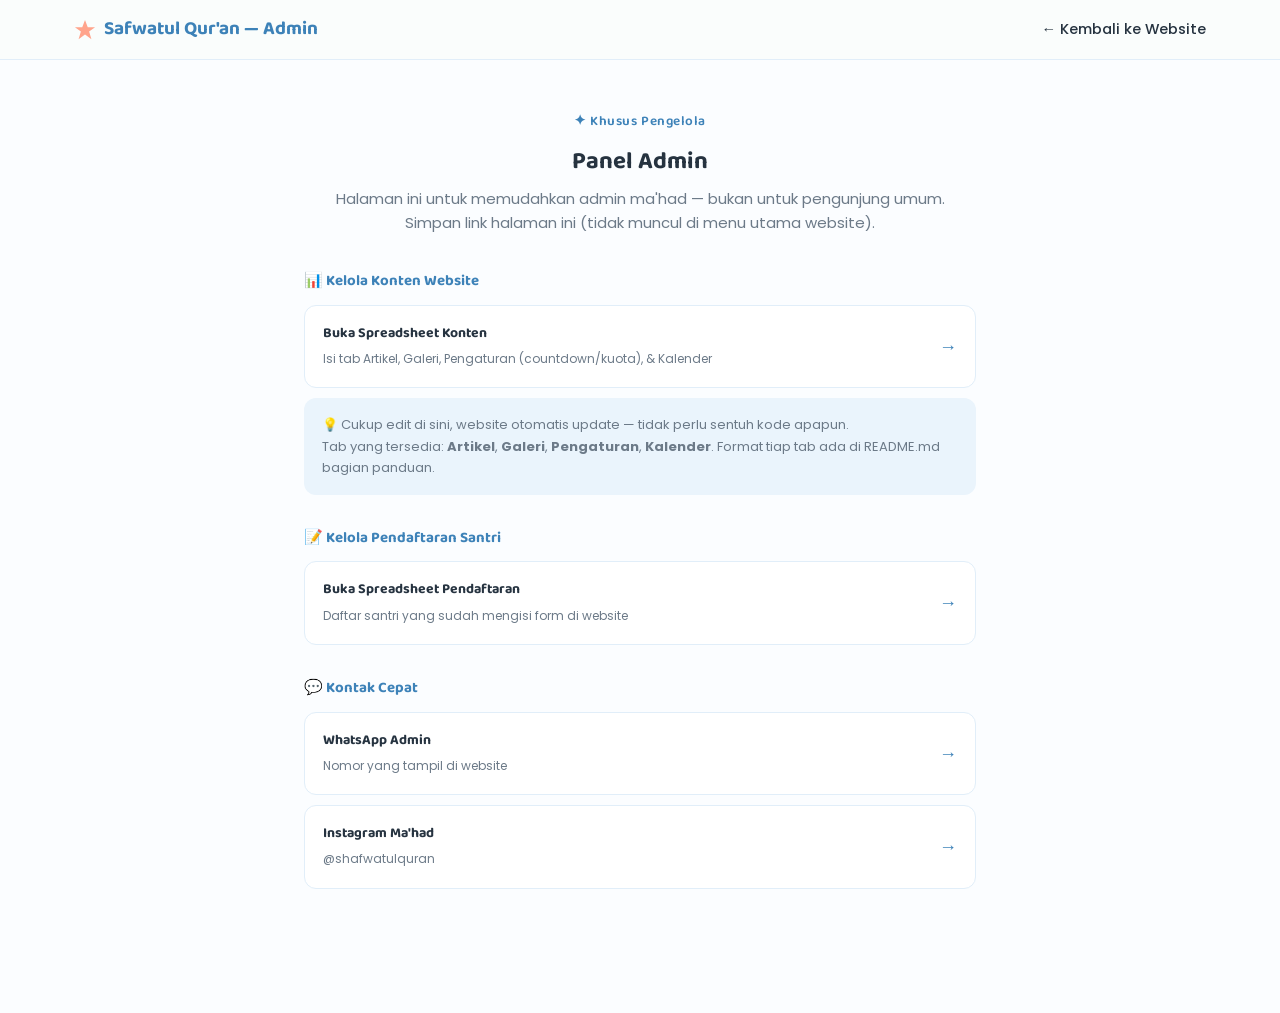
==== admin.html @ a869bccf "Update admin.html" ====
<!DOCTYPE html>
<html lang="id">
<head>
<meta charset="UTF-8">
<meta name="viewport" content="width=device-width, initial-scale=1.0">
<link rel="icon" type="image/svg+xml" href="data:image/svg+xml,%3Csvg xmlns=%27http://www.w3.org/2000/svg%27 viewBox=%270 0 24 24%27%3E%3Ccircle cx=%2712%27 cy=%2712%27 r=%2712%27 fill=%27%233D82B8%27/%3E%3Cpolygon points=%2712,4 14,10 20,10 15,13.5 17,20 12,16.5 7,20 9,13.5 4,10 10,10%27 fill=%27%23FFFFFF%27/%3E%3C/svg%3E">
<meta name="theme-color" content="#3D82B8">
<title>Panel Admin — Ma'had Safwatul Qur'an</title>
<meta name="robots" content="noindex, nofollow">
<link rel="preconnect" href="https://fonts.googleapis.com">
<link href="https://fonts.googleapis.com/css2?family=Baloo+2:wght@500;600;700;800&family=Poppins:wght@300;400;500;600;700&display=swap" rel="stylesheet">
<link rel="stylesheet" href="css/style.css">
<style>
  .admin-wrap{max-width:720px; margin:0 auto; padding:50px 24px 90px;}
  .admin-header{text-align:center; margin-bottom:36px;}
  .admin-group{margin-bottom:34px;}
  .admin-group h3{font-size:15px; color:var(--sky-dark); margin-bottom:14px;}
  .admin-link{
    display:flex; align-items:center; justify-content:space-between; gap:14px;
    background:var(--white); border:1px solid var(--line); border-radius:var(--radius-sm);
    padding:16px 18px; margin-bottom:10px; transition:.15s ease;
  }
  .admin-link:hover{border-color:var(--sky); transform:translateY(-1px);}
  .admin-link .txt strong{display:block; font-size:14px; font-family:'Baloo 2'; color:var(--text);}
  .admin-link .txt span{font-size:12px; color:var(--text-soft);}
  .admin-link .arrow{color:var(--sky-dark); font-size:18px;}
  .admin-note{
    background:var(--bg-soft); border-radius:var(--radius-sm); padding:16px 18px;
    font-size:13px; color:var(--text-soft); margin-top:10px;
  }
</style>
</head>
<body>

<header class="navbar">
  <div class="container navbar-inner">
    <a href="index.html" class="brand">
      <svg class="brand-star" viewBox="0 0 24 24" aria-hidden="true"><polygon points="12,1 15,9 23,9 16.5,13.5 19,22 12,17 5,22 7.5,13.5 1,9 9,9"/></svg>
      Safwatul Qur'an — Admin
    </a>
    <nav class="nav-links" id="navLinks">
      <a href="index.html">← Kembali ke Website</a>
    </nav>
    <button class="hamburger" id="hamburgerBtn" aria-label="Buka menu" aria-expanded="false">
      <span></span><span></span><span></span>
    </button>
  </div>
</header>

<div class="admin-wrap">
  <div class="admin-header">
    <p class="eyebrow center">✦ Khusus Pengelola</p>
    <h2 class="center">Panel Admin</h2>
    <p class="section-desc center" style="margin:10px auto 0">Halaman ini untuk memudahkan admin ma'had — bukan untuk pengunjung umum. Simpan link halaman ini (tidak muncul di menu utama website).</p>
  </div>

  <div class="admin-group">
    <h3>📊 Kelola Konten Website</h3>
    <a class="admin-link" href="https://docs.google.com/spreadsheets/d/1v2jMro90-PH40YLaDAklNztoQG2tGO8xueuzba2V2X4/edit" target="_blank" rel="noopener">
      <div class="txt"><strong>Buka Spreadsheet Konten</strong><span>Isi tab Artikel, Galeri, Pengaturan (countdown/kuota), &amp; Kalender</span></div>
      <span class="arrow">→</span>
    </a>
    <div class="admin-note">
      💡 Cukup edit di sini, website otomatis update — tidak perlu sentuh kode apapun.<br>
      Tab yang tersedia: <strong>Artikel</strong>, <strong>Galeri</strong>, <strong>Pengaturan</strong>, <strong>Kalender</strong>.
      Format tiap tab ada di README.md bagian panduan.
    </div>
  </div>

  <div class="admin-group">
    <h3>📝 Kelola Pendaftaran Santri</h3>
    <a class="admin-link" href="https://docs.google.com/spreadsheets/d/1kNFZeyavvzuOtfHVrVRq5OvloAMUYNsZMxgnqMAAv3A/edit" target="_blank" rel="noopener">
      <div class="txt"><strong>Buka Spreadsheet Pendaftaran</strong><span>Daftar santri yang sudah mengisi form di website</span></div>
      <span class="arrow">→</span>
    </a>
  </div>

  <div class="admin-group">
    <h3>💬 Kontak Cepat</h3>
    <a class="admin-link" href="https://wa.me/6289788842802?text=Assalamu%27alaikum%2C%20saya%20ingin%20bertanya%20seputar%20Ma%27had%20Safwatul%20Qur%27an." target="_blank" rel="noopener">
      <div class="txt"><strong>WhatsApp Admin</strong><span>Nomor yang tampil di website</span></div>
      <span class="arrow">→</span>
    </a>
    <a class="admin-link" href="https://instagram.com/shafwatulquran" target="_blank" rel="noopener">
      <div class="txt"><strong>Instagram Ma'had</strong><span>@shafwatulquran</span></div>
      <span class="arrow">→</span>
    </a>
  </div>
</div>

<script src="js/script.js"></script>
</body>
</html>
---- css/style.css ----
/* ============================================
   MA'HAD SAFWATUL QUR'AN — STYLE.CSS
   Palet: cerah & ceria (khas remaja), tanpa gambar makhluk hidup
   Font: Baloo 2 (judul, rounded & playful) + Poppins (teks baca)
   ============================================ */

:root{
  /* --- Warna Utama (silakan ganti hex di sini kalau mau ubah tema) --- */
  --sky:      #7EC1EE;
  --sky-dark: #3D82B8;
  --yellow:         #FFD976;
  --coral:          #FFA48C;
  --purple:         #A9C4EE;

  --bg:             #FBFDFF;
  --bg-soft:        #EAF4FC;
  --text:           #263340;
  --text-soft:      #6C7A88;
  --line:           #E1EEF9;
  --white:          #FFFFFF;

  --radius-sm: 12px;
  --radius-md: 18px;
  --radius-lg: 28px;
  --shadow: 0 10px 30px rgba(62,130,184,0.14);
}

*{box-sizing:border-box; margin:0; padding:0;}
html{scroll-behavior:smooth;}
body{
  font-family:'Poppins', sans-serif;
  color:var(--text);
  background:var(--bg);
  line-height:1.65;
  overflow-x:hidden;
}
h1,h2,h3,h4,h5{
  font-family:'Baloo 2', sans-serif;
  font-weight:700;
  color:var(--text);
  line-height:1.25;
}
a{text-decoration:none; color:inherit;}
ul{list-style:none;}
img{max-width:100%; display:block;}
.container{max-width:1180px; margin:0 auto; padding:0 24px;}
.center{text-align:center; margin-left:auto; margin-right:auto;}
.light{color:var(--white) !important;}

/* ================= BUTTONS ================= */
.btn{
  display:inline-block;
  font-family:'Baloo 2', sans-serif;
  font-weight:600;
  font-size:15px;
  padding:14px 30px;
  border-radius:50px;
  border:none;
  cursor:pointer;
  transition:transform .18s ease, box-shadow .18s ease;
}
.btn:hover{transform:translateY(-2px);}
.btn-primary{
  background:linear-gradient(135deg, var(--coral), var(--yellow));
  color:var(--white);
  box-shadow:0 8px 20px rgba(255,164,140,0.4);
  color:#3A2A20;
}
.btn-outline{
  background:transparent;
  border:2px solid var(--sky);
  color:var(--sky-dark);
}
.btn-outline:hover{background:var(--sky); color:var(--white);}
.btn-block{width:100%;}

/* ================= NAVBAR ================= */
.navbar{
  position:sticky; top:0; z-index:100;
  background:rgba(250,253,252,0.9);
  backdrop-filter:blur(10px);
  border-bottom:1px solid var(--line);
}
.navbar-inner{
  display:flex; align-items:center; justify-content:space-between;
  padding:14px 24px;
}
.brand{
  display:flex; align-items:center; gap:8px;
  font-family:'Baloo 2'; font-weight:700; font-size:19px;
  color:var(--sky-dark);
}
.brand-star{width:22px; height:22px; fill:var(--coral);}
.nav-links{display:flex; align-items:center; gap:26px;}
.nav-links a{font-weight:500; font-size:14.5px; color:var(--text);}
.nav-links a:hover{color:var(--sky-dark);}
.nav-cta{padding:10px 22px; font-size:13.5px;}

.hamburger{
  display:none; flex-direction:column; gap:5px;
  background:none; border:none; cursor:pointer; padding:6px;
}
.hamburger span{width:24px; height:3px; background:var(--sky-dark); border-radius:3px;}

/* ================= HERO ================= */
.hero{
  position:relative;
  background:linear-gradient(160deg, var(--sky) 0%, var(--sky-dark) 100%);
  padding:100px 24px 90px;
  overflow:hidden;
}
.bismillah{
  font-family:'Amiri', serif; font-size:22px; color:rgba(255,255,255,0.85);
  margin-bottom:18px; letter-spacing:0.02em;
}
.hero-shapes{position:absolute; inset:0; pointer-events:none;}
.hero-shapes .shape{position:absolute; fill:rgba(255,255,255,0.14); animation:floaty 7s ease-in-out infinite;}
.shape-1{width:70px; top:12%; left:8%; animation-delay:0s;}
.shape-2{width:50px; top:65%; left:15%; fill:var(--yellow); opacity:.5; animation-delay:1.2s;}
.shape-3{width:90px; top:20%; right:10%; fill:var(--coral); opacity:.35; animation-delay:2.4s;}
.shape-4{width:45px; bottom:12%; right:20%; animation-delay:3.6s;}
@keyframes floaty{
  0%, 100%{ transform:translateY(0) rotate(0deg); }
  50%{ transform:translateY(-14px) rotate(6deg); }
}
@media (prefers-reduced-motion: reduce){
  .hero-shapes .shape{animation:none;}
}

.hero-inner{position:relative; z-index:1; max-width:760px; text-align:center; margin:0 auto;}
.eyebrow{
  font-family:'Baloo 2'; font-weight:600; font-size:13.5px;
  letter-spacing:.04em; color:var(--yellow); margin-bottom:14px;
}
.eyebrow.center{color:var(--sky-dark);}
.eyebrow.light{color:var(--yellow);}
.hero h1{color:var(--white); font-size:44px; margin-bottom:16px;}
.hero h1 span{color:var(--yellow);}
.hero-desc{color:rgba(255,255,255,0.92); font-size:16px; max-width:600px; margin:0 auto 30px;}
.hero-btns{display:flex; gap:14px; justify-content:center; flex-wrap:wrap;}

/* ================= STATS ================= */
.stats{background:var(--white); padding:36px 24px; border-bottom:1px solid var(--line);}
.stats-grid{display:grid; grid-template-columns:repeat(4,1fr); gap:20px; text-align:center;}
.stat-item .num{
  display:block; font-family:'Baloo 2'; font-weight:800; font-size:34px; color:var(--coral);
}
.stat-item .label{font-size:13px; color:var(--text-soft); font-weight:500;}

/* ================= SECTION GENERIC ================= */
.section{padding:80px 24px;}
.section-soft{background:var(--bg-soft);}
.section h2{font-size:30px; margin-bottom:14px;}
.section-desc{max-width:620px; color:var(--text-soft); margin-bottom:44px; font-size:15px;}
.note-small{font-size:12.5px; color:var(--text-soft); margin-top:18px;}
.note-small code{background:var(--bg-soft); padding:2px 6px; border-radius:6px;}

/* ================= GRIDS ================= */
.grid-2{display:grid; grid-template-columns:1fr 1fr; gap:26px;}
.grid-3{display:grid; grid-template-columns:repeat(3,1fr); gap:24px;}
.grid-4{display:grid; grid-template-columns:repeat(4,1fr); gap:22px;}

/* ================= CARDS ================= */
.card{
  background:var(--white);
  border:1px solid var(--line);
  border-radius:var(--radius-md);
  padding:28px;
}
.card h3{font-size:19px; margin-bottom:12px;}
.list-check{margin-top:4px;}
.list-check li{position:relative; padding-left:24px; margin-bottom:10px; font-size:14.5px; color:var(--text-soft);}
.list-check li:before{content:"✓"; position:absolute; left:0; color:var(--sky); font-weight:700;}

.card-color{
  border:none; color:var(--white); text-align:left;
  box-shadow:var(--shadow);
  transition:transform .2s ease;
}
.card-color:hover{transform:translateY(-6px);}
.card-color h3{color:var(--white); font-size:18px;}
.card-color p{font-size:13.5px; color:rgba(255,255,255,0.92);}
.card-icon{
  width:44px; height:44px; border-radius:14px;
  background:rgba(255,255,255,0.25);
  display:flex; align-items:center; justify-content:center;
  font-size:20px; margin-bottom:16px;
}
.c-turq{background:linear-gradient(135deg,var(--sky),var(--sky-dark));}
.c-coral{background:linear-gradient(135deg,var(--coral),#FF9A6C);}
.c-purple{background:linear-gradient(135deg,var(--purple),#A98BFF);}
.c-yellow{background:linear-gradient(135deg,#FFC93C,#FFA53C); color:var(--text);}
.c-yellow h3, .c-yellow p{color:var(--text);}
.c-yellow .card-icon{background:rgba(255,255,255,0.45);}

/* ================= WHY US ================= */
.why-grid{margin-top:10px;}
.why-item{
  text-align:center; padding:24px;
  border-radius:var(--radius-md);
  border:2px dashed var(--line);
}
.why-num{
  font-family:'Baloo 2'; font-weight:800; font-size:26px;
  color:var(--purple); margin-bottom:10px;
}
.why-item h4{font-size:16.5px; margin-bottom:8px;}
.why-item p{font-size:13.5px; color:var(--text-soft);}

/* ================= SCHEDULE ================= */
.schedule{max-width:640px; margin:0 auto;}
.schedule-item{
  display:flex; gap:20px; align-items:center;
  padding:16px 20px; border-radius:var(--radius-sm);
  background:var(--white); margin-bottom:10px;
  border:1px solid var(--line);
}
.schedule-item .time{
  font-family:'Baloo 2'; font-weight:700; color:var(--sky-dark);
  min-width:64px; font-size:15px;
}
.schedule-item .desc{font-size:14px; color:var(--text-soft);}

/* ================= GALLERY ================= */
.gallery-grid{display:grid; grid-template-columns:repeat(3,1fr); gap:18px;}
.gallery-item{
  aspect-ratio:4/3; border-radius:var(--radius-md);
  display:flex; align-items:flex-end; padding:16px;
  color:var(--white); font-family:'Baloo 2'; font-weight:600; font-size:14px;
}
.g1{background:linear-gradient(135deg,var(--sky),var(--sky-dark));}
.g2{background:linear-gradient(135deg,var(--coral),#FF9A6C);}
.g3{background:linear-gradient(135deg,var(--purple),#A98BFF);}
.g4{background:linear-gradient(135deg,#FFC93C,#FFA53C);}
.g5{background:linear-gradient(135deg,var(--sky-dark),var(--purple));}
.g6{background:linear-gradient(135deg,var(--coral),var(--yellow));}

/* ================= TESTIMONI ================= */
.sub-heading{
  font-size:17px; text-align:center; margin-bottom:20px;
  color:var(--sky-dark);
}
.testi-card{
  background:var(--white); border-radius:var(--radius-md);
  padding:26px; border:1px solid var(--line);
}
.testi-card p{font-size:14.5px; font-style:italic; margin-bottom:14px; color:var(--text);}
.testi-name{font-size:13px; color:var(--sky-dark); font-weight:600;}

/* ================= ARTIKEL ================= */
.article-card{
  background:var(--white); border-radius:var(--radius-md);
  padding:24px; border:1px solid var(--line);
}
.article-tag{
  display:inline-block; background:var(--bg-soft); color:var(--sky-dark);
  font-size:11.5px; font-weight:600; padding:5px 12px; border-radius:20px; margin-bottom:12px;
}
.article-card h4{font-size:16.5px; margin-bottom:10px;}
.article-card p{font-size:13.5px; color:var(--text-soft); margin-bottom:14px;}
.article-link{font-weight:600; font-size:13.5px; color:var(--coral);}

/* ================= PENDAFTARAN / FORM ================= */
.section-daftar{
  background:linear-gradient(160deg, var(--purple), var(--sky-dark));
}
.form-card{
  max-width:720px; margin:0 auto;
  background:var(--white); border-radius:var(--radius-lg);
  padding:40px; box-shadow:0 20px 50px rgba(0,0,0,0.2);
}
.form-row{display:grid; grid-template-columns:1fr 1fr; gap:18px; margin-bottom:18px;}
.form-card label{
  display:flex; flex-direction:column; gap:6px;
  font-size:13.5px; font-weight:600; color:var(--text);
}
.form-card label.full{margin-bottom:18px;}
.form-card input, .form-card select, .form-card textarea{
  font-family:'Poppins'; font-size:14px; padding:12px 14px;
  border:1.5px solid var(--line); border-radius:10px;
  background:var(--bg-soft); color:var(--text);
}
.form-card input:focus, .form-card select:focus, .form-card textarea:focus{
  outline:none; border-color:var(--sky);
}
.form-privacy{font-size:11.5px; color:var(--text-soft); text-align:center; margin-top:14px;}
.form-status{
  display:none; padding:12px 16px; border-radius:10px; font-size:13.5px; margin-bottom:18px; font-weight:600;
}
.form-status.show{display:block;}
.form-status.success{background:#E4FBEF; color:#0F8A4B;}
.form-status.error{background:#FFEAEA; color:#C0392B;}

.donasi-grid{margin-top:10px;}
.qris-box{
  aspect-ratio:1/1; max-width:180px; margin:16px auto 0;
  border:2px dashed var(--line); border-radius:var(--radius-md);
  display:flex; align-items:center; justify-content:center;
  color:var(--text-soft); font-size:12.5px; text-align:center;
  background:var(--bg-soft); padding:10px;
}

/* ================= KONTAK ================= */
.kontak-grid{align-items:stretch;}
.kontak-info{display:flex; flex-direction:column; gap:20px;}
.kontak-item strong{display:block; font-size:14.5px; margin-bottom:4px;}
.kontak-item p{font-size:14px; color:var(--text-soft);}
.kontak-item a{color:var(--sky-dark); font-weight:600;}
.map-wrap{
  border-radius:var(--radius-md); overflow:hidden; min-height:320px;
  border:1px solid var(--line);
}

/* ================= FOOTER ================= */
.footer{background:#12313A; color:rgba(255,255,255,0.85); padding:56px 24px 0;}
.footer-grid{display:grid; grid-template-columns:1.4fr 1fr 1fr 1fr; gap:30px; padding-bottom:36px;}
.footer-col p{font-size:13px; margin-top:10px; color:rgba(255,255,255,0.6);}
.footer-col h5{color:var(--yellow); font-size:13px; margin-bottom:12px; letter-spacing:.04em;}
.footer-col a{display:block; font-size:13.5px; margin-bottom:8px; color:rgba(255,255,255,0.8);}
.footer-col a:hover{color:var(--yellow);}
.footer-bottom{
  border-top:1px solid rgba(255,255,255,0.1); text-align:center;
  padding:18px 0; font-size:12.5px; color:rgba(255,255,255,0.5);
}

/* ================= LOADING SKELETON ================= */
@keyframes shimmer{
  0%{background-position:-200px 0;}
  100%{background-position:200px 0;}
}
.skeleton{
  background:linear-gradient(90deg, var(--bg-soft) 25%, var(--line) 37%, var(--bg-soft) 63%);
  background-size:400px 100%;
  animation:shimmer 1.4s ease infinite;
  border-radius:var(--radius-md);
}
.skeleton-card{height:180px;}
.skeleton-gallery{aspect-ratio:4/3;}

/* ================= SCROLL REVEAL ================= */
.reveal{opacity:0; transform:translateY(26px); transition:opacity .7s ease, transform .7s ease;}
.reveal.in-view{opacity:1; transform:translateY(0);}

/* ================= URGENCY BANNER ================= */
.urgency-banner{
  background:linear-gradient(90deg, var(--sky-dark), var(--purple));
  padding:10px 24px;
}
.urgency-inner{
  display:flex; align-items:center; justify-content:center; gap:24px;
  flex-wrap:wrap; text-align:center;
}
.urgency-inner span{color:var(--white); font-size:13px; font-weight:600;}
.kuota-wrap{display:flex; align-items:center; gap:10px;}
.kuota-track{width:120px; height:8px; background:rgba(255,255,255,0.3); border-radius:10px; overflow:hidden;}
.kuota-fill{height:100%; width:0%; background:var(--yellow); border-radius:10px; transition:width .6s ease;}
.kuota-label{color:var(--white); font-size:11.5px; opacity:.9;}

/* ================= PROGRAM LINK ================= */
.program-link{
  display:inline-block; margin-top:12px; font-size:12.5px; font-weight:700;
  color:var(--white); border-bottom:1.5px solid rgba(255,255,255,0.5);
}
.c-yellow .program-link{color:var(--text); border-color:rgba(0,0,0,0.25);}

/* ================= CHECKBOX ================= */
.checkbox-row{
  flex-direction:row !important; align-items:flex-start !important;
  gap:10px !important; font-weight:400 !important; font-size:13px !important;
  color:var(--text-soft) !important;
}
.checkbox-row input{width:18px; height:18px; margin-top:2px; accent-color:var(--sky-dark); flex-shrink:0;}

/* ================= KALENDER KEGIATAN ================= */
.calendar-wrap{
  max-width:420px; margin:0 auto; background:var(--white);
  border:1px solid var(--line); border-radius:var(--radius-md); padding:22px;
}
.calendar-header{
  display:flex; align-items:center; justify-content:space-between;
  font-family:'Baloo 2'; font-weight:700; font-size:15px; margin-bottom:14px; color:var(--sky-dark);
  text-align:center; line-height:1.5;
}
.cal-hijri-label{display:block; font-family:'Poppins'; font-weight:500; font-size:11px; color:var(--text-soft);}
.cal-nav{
  background:var(--bg-soft); border:none; width:32px; height:32px; border-radius:50%;
  font-size:18px; cursor:pointer; color:var(--sky-dark); flex-shrink:0;
}
.calendar-weekdays{
  display:grid; grid-template-columns:repeat(7,1fr); text-align:center;
  font-size:11px; color:var(--text-soft); margin-bottom:6px; font-weight:600;
}
.calendar-grid{display:grid; grid-template-columns:repeat(7,1fr); gap:4px;}
.cal-day{
  aspect-ratio:1/1; display:flex; flex-direction:column; align-items:center; justify-content:center;
  font-size:12.5px; border-radius:8px; color:var(--text);
}
.cal-day .hijri{font-size:8.5px; color:var(--text-soft); font-weight:400; margin-top:1px;}
.cal-day.has-event{
  background:var(--bg-soft); font-weight:700; color:var(--sky-dark); cursor:pointer; position:relative;
}
.cal-day.has-event::after{
  content:""; position:absolute; bottom:2px; width:4px; height:4px; border-radius:50%; background:var(--coral);
}
.cal-day.selected{background:var(--sky); color:var(--white);}
.cal-day.selected .hijri{color:rgba(255,255,255,0.85);}
.cal-day.selected::after{background:var(--white);}
.calendar-events{
  margin-top:16px; padding-top:14px; border-top:1px solid var(--line);
}
.cal-event-item{font-size:13px; color:var(--text); margin-bottom:6px;}

/* ================= GALLERY FILTER ================= */
.gallery-filter{display:flex; gap:10px; justify-content:center; flex-wrap:wrap; margin-bottom:26px;}
.filter-btn{
  font-family:'Poppins'; font-weight:500; font-size:13px;
  padding:9px 20px; border-radius:30px;
  border:1.5px solid var(--line); background:var(--white);
  color:var(--text-soft); cursor:pointer; transition:.2s ease;
}
.filter-btn:hover{border-color:var(--sky);}
.filter-btn.active{background:var(--sky); border-color:var(--sky); color:var(--white); font-weight:600;}
.gallery-item.hidden{display:none;}

/* ================= FAQ ================= */
.faq-list{max-width:720px; margin:0 auto;}
.faq-item{
  background:var(--white); border:1px solid var(--line);
  border-radius:var(--radius-sm); padding:16px 20px; margin-bottom:12px;
}
.faq-item summary{
  font-family:'Baloo 2'; font-weight:600; font-size:15px;
  cursor:pointer; list-style:none; position:relative; padding-right:26px;
}
.faq-item summary::-webkit-details-marker{display:none;}
.faq-item summary::after{
  content:"+"; position:absolute; right:0; top:0;
  font-size:20px; color:var(--sky-dark); font-weight:700;
}
.faq-item[open] summary::after{content:"–";}
.faq-item p{font-size:13.5px; color:var(--text-soft); margin-top:12px;}

/* ================= WHATSAPP FLOAT ================= */
.wa-float{
  position:fixed; bottom:22px; right:22px; z-index:200;
  width:56px; height:56px; border-radius:50%;
  background:linear-gradient(135deg, var(--sky), var(--sky-dark));
  color:var(--white); font-size:26px;
  display:flex; align-items:center; justify-content:center;
  box-shadow:0 10px 24px rgba(61,130,184,0.4);
  transition:transform .2s ease;
}
.wa-float:hover{transform:scale(1.08);}

/* ================= RESPONSIVE ================= */
@media (max-width: 900px){
  .grid-4{grid-template-columns:repeat(2,1fr);}
  .grid-3{grid-template-columns:repeat(2,1fr);}
  .footer-grid{grid-template-columns:1fr 1fr;}
}

@media (max-width: 768px){
  .navbar{position:sticky;}
  .nav-links{
    display:none;
    flex-direction:column;
    align-items:stretch;
    gap:0;
    position:absolute;
    top:100%;
    left:0;
    right:0;
    background:var(--white);
    padding:6px 24px 24px;
    box-shadow:0 16px 30px rgba(0,0,0,0.1);
    border-bottom:1px solid var(--line);
  }
  .nav-links.open{display:flex;}
  .nav-links a{width:100%; padding:14px 0; border-bottom:1px solid var(--line); font-size:16px;}
  .nav-cta{margin-top:14px; text-align:center;}
  .hamburger{display:flex;}

  .hero{padding:70px 20px 60px;}
  .bismillah{font-size:18px;}
  .hero h1{font-size:30px;}
  .hero-desc{font-size:14.5px;}

  .stats-grid{grid-template-columns:1fr 1fr;}
  .grid-2, .grid-3, .grid-4{grid-template-columns:1fr;}
  .gallery-grid{grid-template-columns:1fr 1fr;}
  .form-row{grid-template-columns:1fr;}
  .form-card{padding:26px 20px;}
  .footer-grid{grid-template-columns:1fr; text-align:left;}
  .section{padding:56px 20px;}
  .btn{width:100%; text-align:center;}
  .hero-btns{flex-direction:column;}
  .hero-btns .btn{width:100%;}
  .wa-float{width:50px; height:50px; font-size:22px; bottom:16px; right:16px;}
}
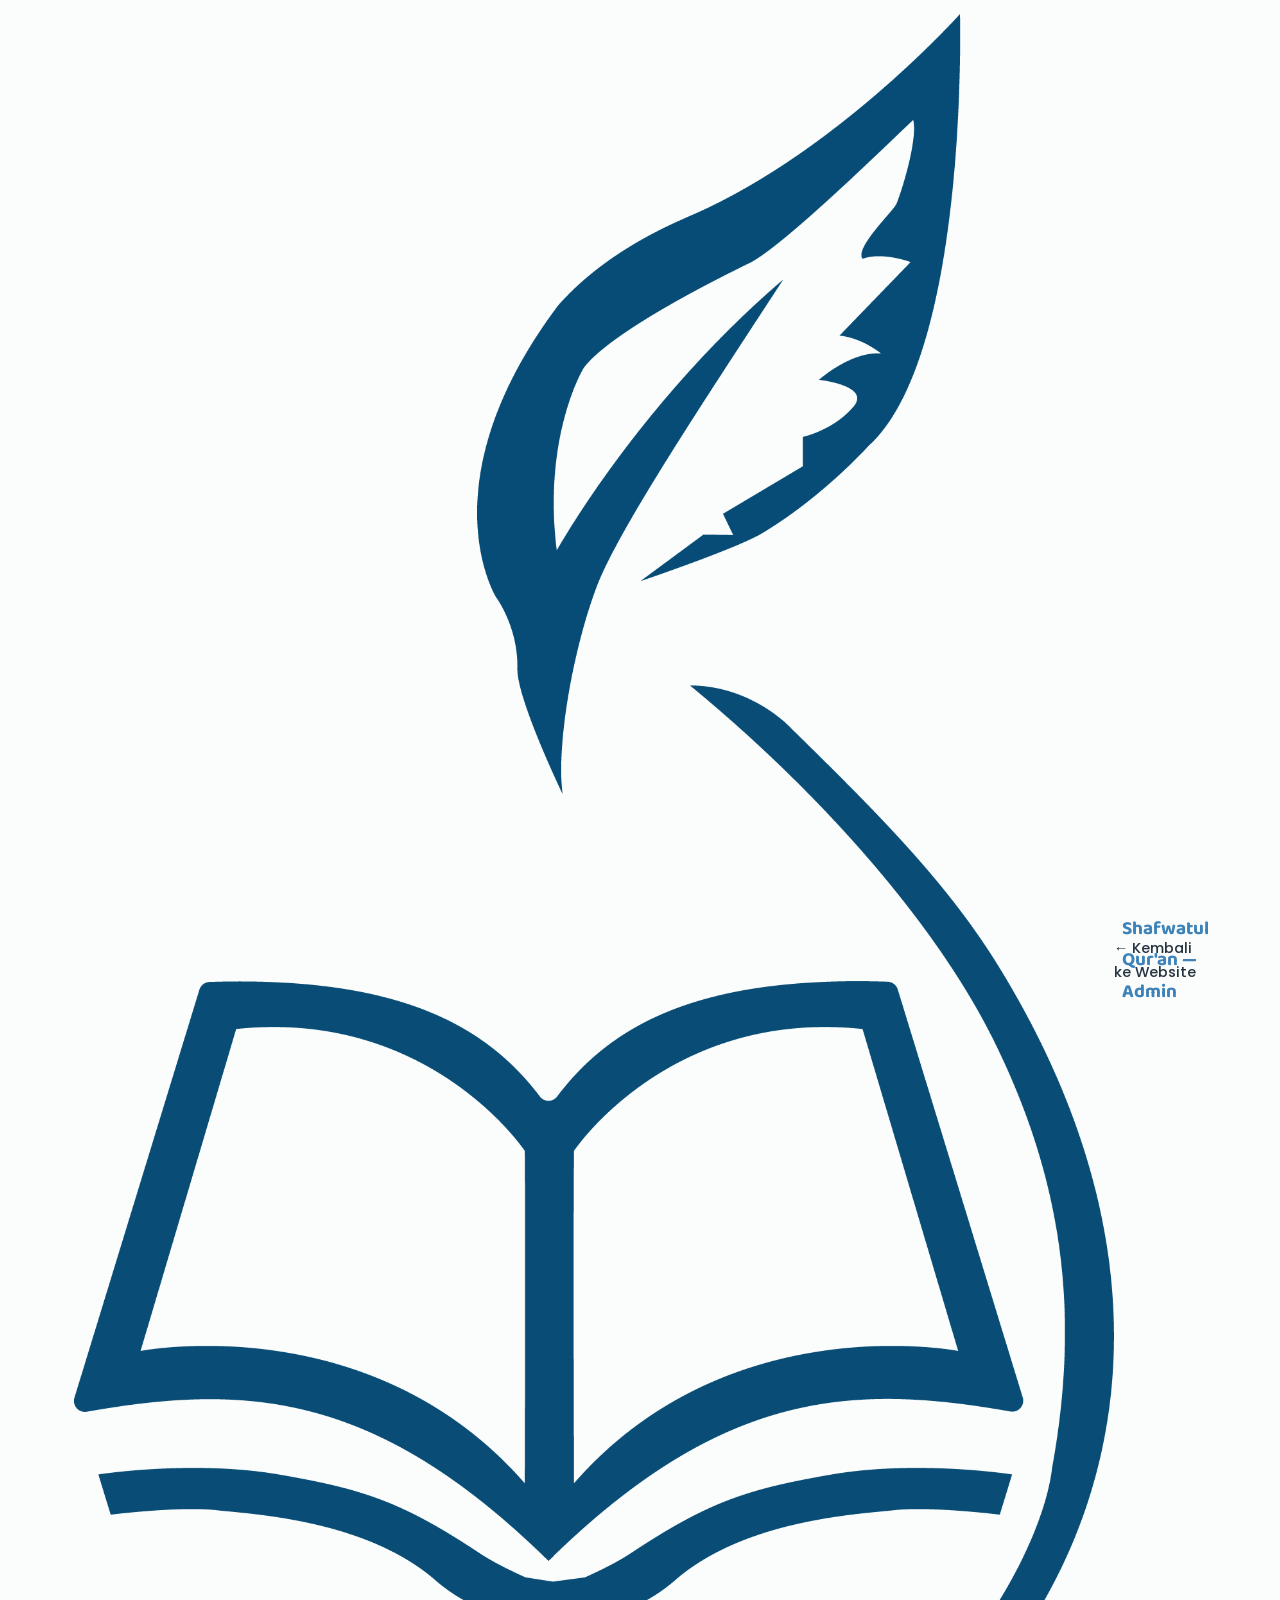
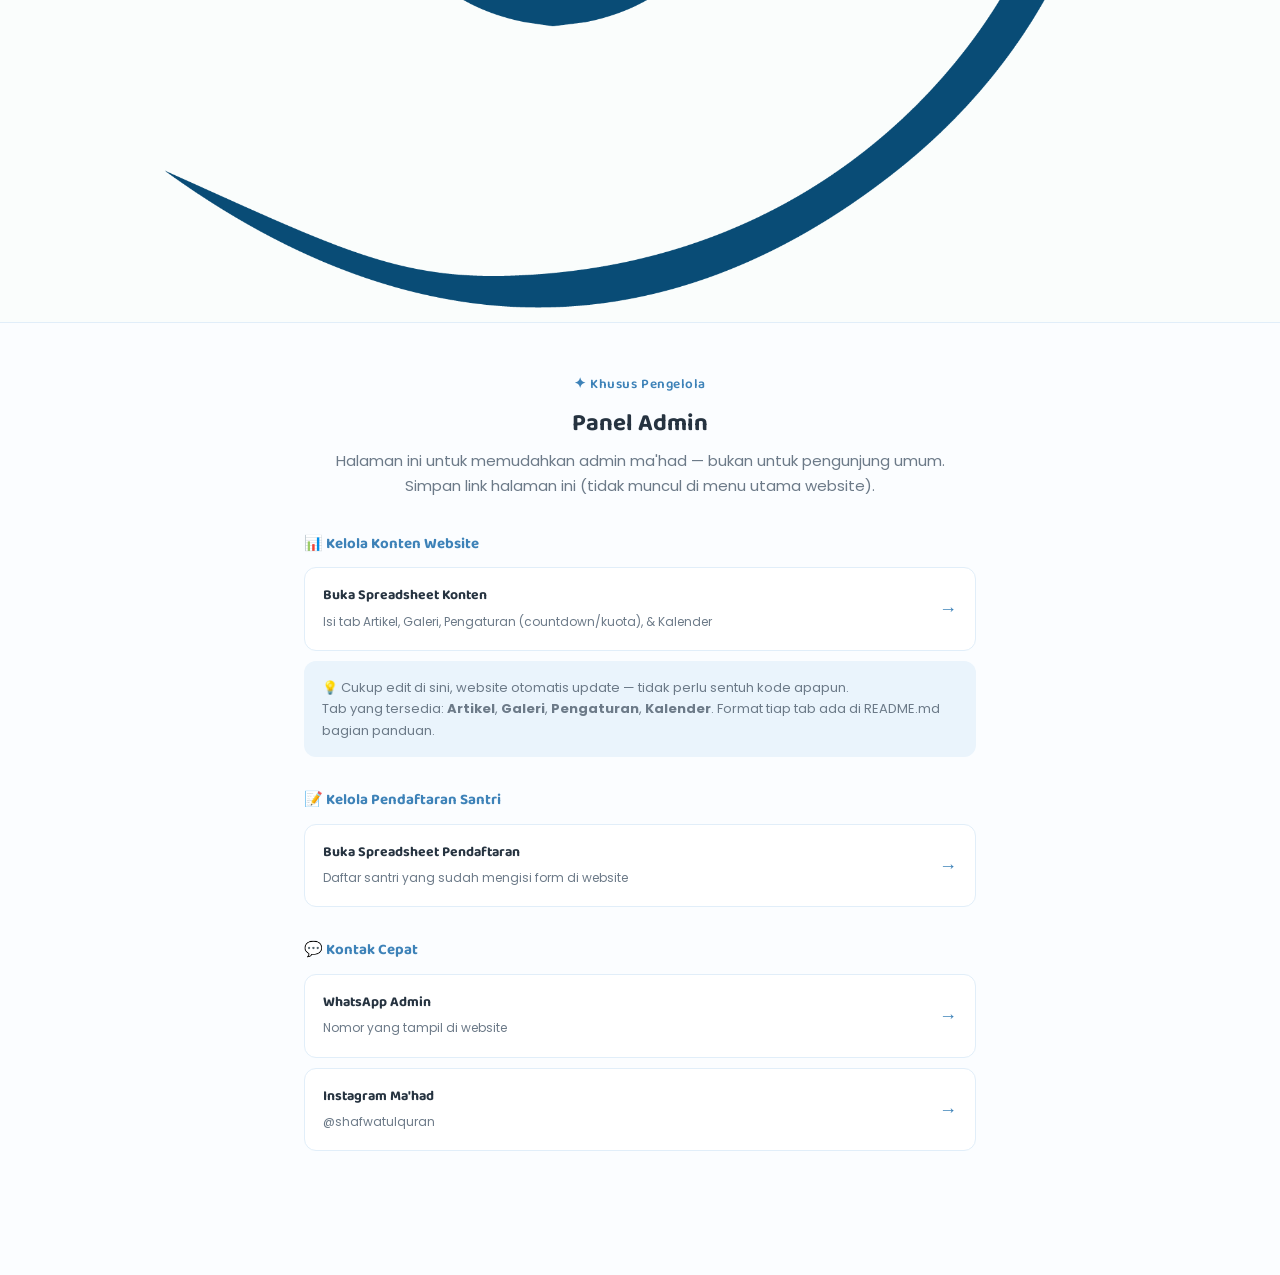
==== commit d1f433b6: "Update admin.html" ====
--- a/admin.html
+++ b/admin.html
@@ -3,9 +3,9 @@
 <head>
 <meta charset="UTF-8">
 <meta name="viewport" content="width=device-width, initial-scale=1.0">
-<link rel="icon" type="image/svg+xml" href="data:image/svg+xml,%3Csvg xmlns=%27http://www.w3.org/2000/svg%27 viewBox=%270 0 24 24%27%3E%3Ccircle cx=%2712%27 cy=%2712%27 r=%2712%27 fill=%27%233D82B8%27/%3E%3Cpolygon points=%2712,4 14,10 20,10 15,13.5 17,20 12,16.5 7,20 9,13.5 4,10 10,10%27 fill=%27%23FFFFFF%27/%3E%3C/svg%3E">
+<link rel="icon" type="image/png" href="assets/favicon.png">
 <meta name="theme-color" content="#3D82B8">
-<title>Panel Admin — Ma'had Safwatul Qur'an</title>
+<title>Panel Admin — Ma'had Shafwatul Qur'an</title>
 <meta name="robots" content="noindex, nofollow">
 <link rel="preconnect" href="https://fonts.googleapis.com">
 <link href="https://fonts.googleapis.com/css2?family=Baloo+2:wght@500;600;700;800&family=Poppins:wght@300;400;500;600;700&display=swap" rel="stylesheet">
@@ -35,8 +35,8 @@
 <header class="navbar">
   <div class="container navbar-inner">
     <a href="index.html" class="brand">
-      <svg class="brand-star" viewBox="0 0 24 24" aria-hidden="true"><polygon points="12,1 15,9 23,9 16.5,13.5 19,22 12,17 5,22 7.5,13.5 1,9 9,9"/></svg>
-      Safwatul Qur'an — Admin
+      <img src="assets/logo.png" class="brand-logo" alt="Logo Ma'had Shafwatul Qur'an">
+      Shafwatul Qur'an — Admin
     </a>
     <nav class="nav-links" id="navLinks">
       <a href="index.html">← Kembali ke Website</a>
@@ -77,7 +77,7 @@
 
   <div class="admin-group">
     <h3>💬 Kontak Cepat</h3>
-    <a class="admin-link" href="https://wa.me/6289788842802?text=Assalamu%27alaikum%2C%20saya%20ingin%20bertanya%20seputar%20Ma%27had%20Safwatul%20Qur%27an." target="_blank" rel="noopener">
+    <a class="admin-link" href="https://wa.me/6289788842802?text=Assalamu%27alaikum%2C%20saya%20ingin%20bertanya%20seputar%20Ma%27had%20Shafwatul%20Qur%27an." target="_blank" rel="noopener">
       <div class="txt"><strong>WhatsApp Admin</strong><span>Nomor yang tampil di website</span></div>
       <span class="arrow">→</span>
     </a>
--- a/css/style.css
+++ b/css/style.css
@@ -138,6 +138,10 @@
 .hero h1 span{color:var(--yellow);}
 .hero-desc{color:rgba(255,255,255,0.92); font-size:16px; max-width:600px; margin:0 auto 30px;}
 .hero-btns{display:flex; gap:14px; justify-content:center; flex-wrap:wrap;}
+.hero-brosur-link{
+  display:inline-block; margin-top:18px; font-size:12.5px; color:rgba(255,255,255,0.85);
+  text-decoration:underline; text-underline-offset:3px;
+}
 
 /* ================= STATS ================= */
 .stats{background:var(--white); padding:36px 24px; border-bottom:1px solid var(--line);}
@@ -246,6 +250,15 @@
 }
 .testi-card p{font-size:14.5px; font-style:italic; margin-bottom:14px; color:var(--text);}
 .testi-name{font-size:13px; color:var(--sky-dark); font-weight:600;}
+
+/* ================= INSTAGRAM ================= */
+.ig-grid{display:grid; grid-template-columns:repeat(3,1fr); gap:20px; justify-items:center;}
+.ig-grid > blockquote{width:100% !important; min-width:0 !important;}
+.ig-fallback{
+  grid-column:1 / -1; text-align:center; background:var(--white);
+  border:1px solid var(--line); border-radius:var(--radius-md); padding:36px 24px;
+}
+.ig-fallback p{color:var(--text-soft); font-size:14px; margin-bottom:16px;}
 
 /* ================= ARTIKEL ================= */
 .article-card{
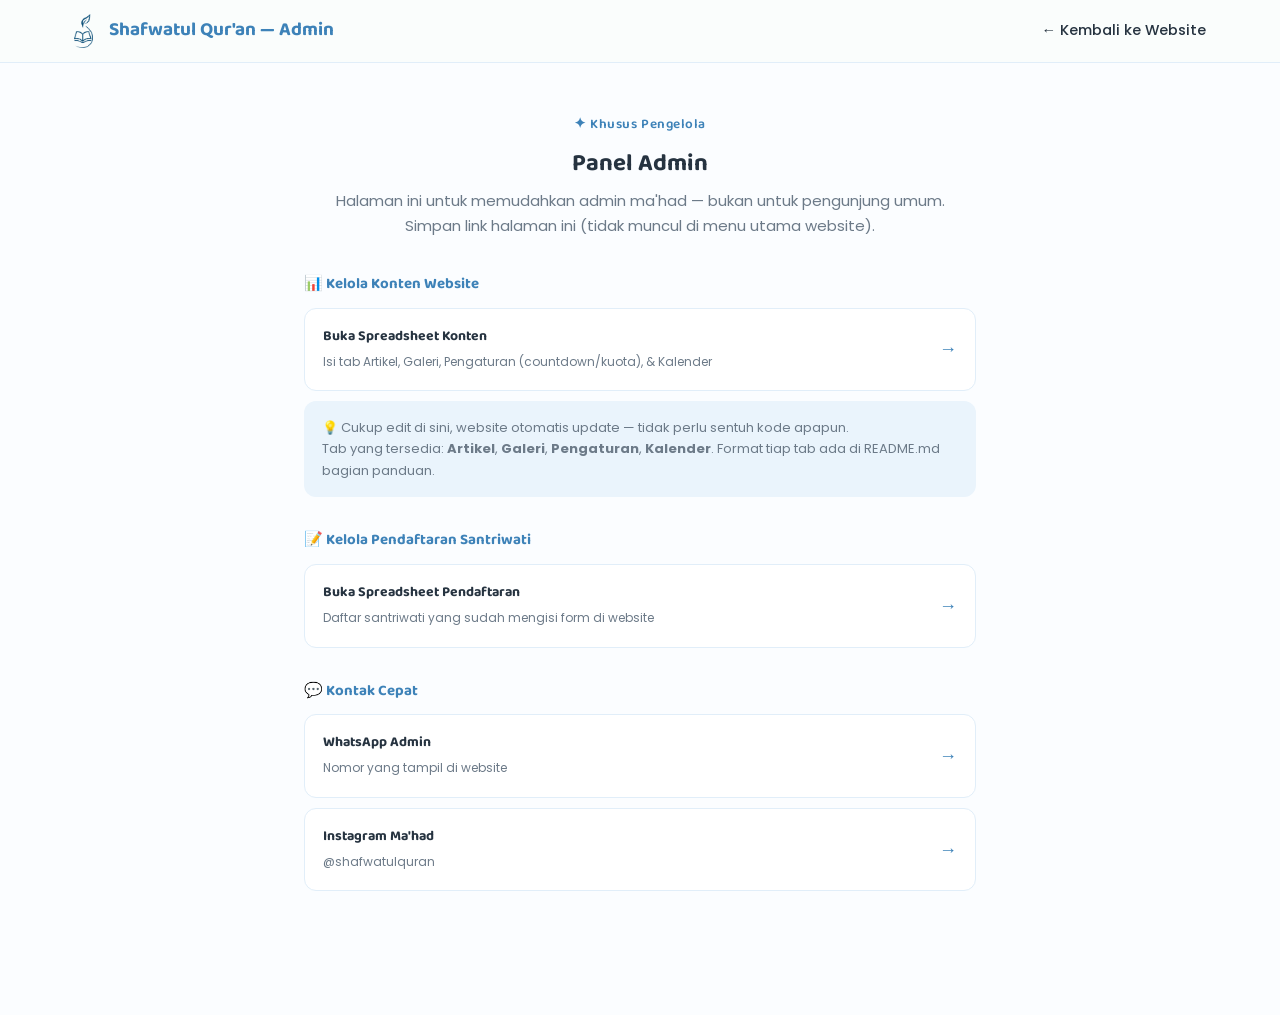
==== commit f1402bb6: "Update admin.html" ====
--- a/admin.html
+++ b/admin.html
@@ -68,9 +68,9 @@
   </div>
 
   <div class="admin-group">
-    <h3>📝 Kelola Pendaftaran Santri</h3>
+    <h3>📝 Kelola Pendaftaran Santriwati</h3>
     <a class="admin-link" href="https://docs.google.com/spreadsheets/d/1kNFZeyavvzuOtfHVrVRq5OvloAMUYNsZMxgnqMAAv3A/edit" target="_blank" rel="noopener">
-      <div class="txt"><strong>Buka Spreadsheet Pendaftaran</strong><span>Daftar santri yang sudah mengisi form di website</span></div>
+      <div class="txt"><strong>Buka Spreadsheet Pendaftaran</strong><span>Daftar santriwati yang sudah mengisi form di website</span></div>
       <span class="arrow">→</span>
     </a>
   </div>
--- a/css/style.css
+++ b/css/style.css
@@ -91,6 +91,8 @@
   color:var(--sky-dark);
 }
 .brand-star{width:22px; height:22px; fill:var(--coral);}
+.brand-logo{height:34px; width:auto; vertical-align:middle; margin-right:8px;}
+.footer .brand-logo{filter:brightness(0) invert(1);}
 .nav-links{display:flex; align-items:center; gap:26px;}
 .nav-links a{font-weight:500; font-size:14.5px; color:var(--text);}
 .nav-links a:hover{color:var(--sky-dark);}
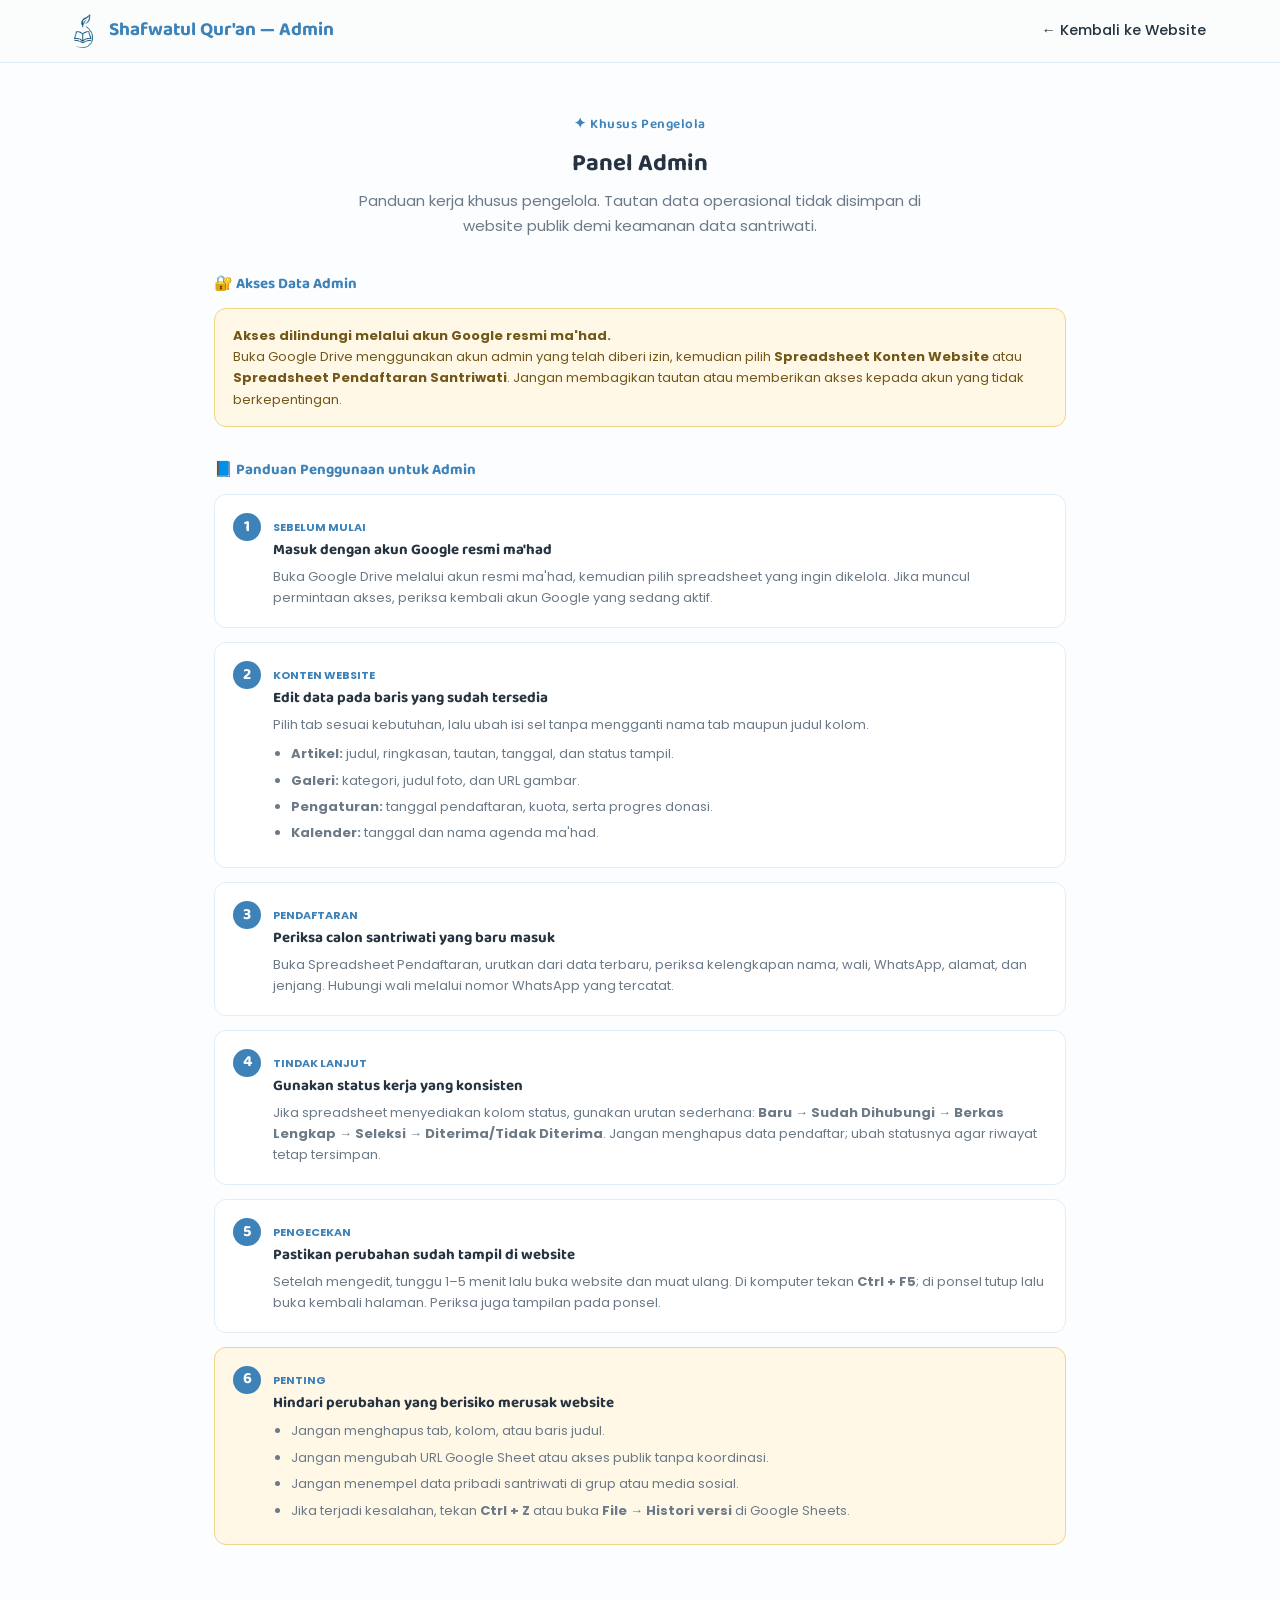
==== commit 6c89a183: "Amankan akses panel admin dan tambahkan panduan" ====
--- a/admin.html
+++ b/admin.html
@@ -11,7 +11,7 @@
 <link href="https://fonts.googleapis.com/css2?family=Baloo+2:wght@500;600;700;800&family=Poppins:wght@300;400;500;600;700&display=swap" rel="stylesheet">
 <link rel="stylesheet" href="css/style.css">
 <style>
-  .admin-wrap{max-width:720px; margin:0 auto; padding:50px 24px 90px;}
+  .admin-wrap{max-width:900px; margin:0 auto; padding:50px 24px 90px;}
   .admin-header{text-align:center; margin-bottom:36px;}
   .admin-group{margin-bottom:34px;}
   .admin-group h3{font-size:15px; color:var(--sky-dark); margin-bottom:14px;}
@@ -28,6 +28,23 @@
     background:var(--bg-soft); border-radius:var(--radius-sm); padding:16px 18px;
     font-size:13px; color:var(--text-soft); margin-top:10px;
   }
+  .admin-guide{display:grid; gap:14px; counter-reset:admin-step;}
+  .guide-step{
+    position:relative; background:var(--white); border:1px solid var(--line);
+    border-radius:var(--radius-sm); padding:18px 18px 18px 58px;
+  }
+  .guide-step::before{
+    counter-increment:admin-step; content:counter(admin-step); position:absolute;
+    left:18px; top:18px; width:28px; height:28px; display:grid; place-items:center;
+    border-radius:50%; background:var(--sky-dark); color:var(--white);
+    font-family:'Baloo 2'; font-weight:700;
+  }
+  .guide-step h4{font-size:15px; margin-bottom:6px;}
+  .guide-step p,.guide-step li{font-size:13px; color:var(--text-soft);}
+  .guide-step ul{list-style:disc; padding-left:18px; margin-top:8px;}
+  .guide-step li{margin-bottom:5px;}
+  .admin-warning{background:#fff8e7; border:1px solid #f2d486; color:#725719;}
+  .mini-label{display:inline-block; font-size:11px; font-weight:700; color:var(--sky-dark); margin-bottom:5px;}
 </style>
 </head>
 <body>
@@ -51,41 +68,66 @@
   <div class="admin-header">
     <p class="eyebrow center">✦ Khusus Pengelola</p>
     <h2 class="center">Panel Admin</h2>
-    <p class="section-desc center" style="margin:10px auto 0">Halaman ini untuk memudahkan admin ma'had — bukan untuk pengunjung umum. Simpan link halaman ini (tidak muncul di menu utama website).</p>
+    <p class="section-desc center" style="margin:10px auto 0">Panduan kerja khusus pengelola. Tautan data operasional tidak disimpan di website publik demi keamanan data santriwati.</p>
   </div>
 
   <div class="admin-group">
-    <h3>📊 Kelola Konten Website</h3>
-    <a class="admin-link" href="https://docs.google.com/spreadsheets/d/1v2jMro90-PH40YLaDAklNztoQG2tGO8xueuzba2V2X4/edit" target="_blank" rel="noopener">
-      <div class="txt"><strong>Buka Spreadsheet Konten</strong><span>Isi tab Artikel, Galeri, Pengaturan (countdown/kuota), &amp; Kalender</span></div>
-      <span class="arrow">→</span>
-    </a>
-    <div class="admin-note">
-      💡 Cukup edit di sini, website otomatis update — tidak perlu sentuh kode apapun.<br>
-      Tab yang tersedia: <strong>Artikel</strong>, <strong>Galeri</strong>, <strong>Pengaturan</strong>, <strong>Kalender</strong>.
-      Format tiap tab ada di README.md bagian panduan.
+    <h3>🔐 Akses Data Admin</h3>
+    <div class="admin-note admin-warning">
+      <strong>Akses dilindungi melalui akun Google resmi ma'had.</strong><br>
+      Buka Google Drive menggunakan akun admin yang telah diberi izin, kemudian pilih
+      <strong>Spreadsheet Konten Website</strong> atau <strong>Spreadsheet Pendaftaran Santriwati</strong>.
+      Jangan membagikan tautan atau memberikan akses kepada akun yang tidak berkepentingan.
     </div>
   </div>
 
-  <div class="admin-group">
-    <h3>📝 Kelola Pendaftaran Santriwati</h3>
-    <a class="admin-link" href="https://docs.google.com/spreadsheets/d/1kNFZeyavvzuOtfHVrVRq5OvloAMUYNsZMxgnqMAAv3A/edit" target="_blank" rel="noopener">
-      <div class="txt"><strong>Buka Spreadsheet Pendaftaran</strong><span>Daftar santriwati yang sudah mengisi form di website</span></div>
-      <span class="arrow">→</span>
-    </a>
+  <div class="admin-group" id="panduan">
+    <h3>📘 Panduan Penggunaan untuk Admin</h3>
+    <div class="admin-guide">
+      <article class="guide-step">
+        <span class="mini-label">SEBELUM MULAI</span>
+        <h4>Masuk dengan akun Google resmi ma'had</h4>
+        <p>Buka Google Drive melalui akun resmi ma'had, kemudian pilih spreadsheet yang ingin dikelola. Jika muncul permintaan akses, periksa kembali akun Google yang sedang aktif.</p>
+      </article>
+      <article class="guide-step">
+        <span class="mini-label">KONTEN WEBSITE</span>
+        <h4>Edit data pada baris yang sudah tersedia</h4>
+        <p>Pilih tab sesuai kebutuhan, lalu ubah isi sel tanpa mengganti nama tab maupun judul kolom.</p>
+        <ul>
+          <li><strong>Artikel:</strong> judul, ringkasan, tautan, tanggal, dan status tampil.</li>
+          <li><strong>Galeri:</strong> kategori, judul foto, dan URL gambar.</li>
+          <li><strong>Pengaturan:</strong> tanggal pendaftaran, kuota, serta progres donasi.</li>
+          <li><strong>Kalender:</strong> tanggal dan nama agenda ma'had.</li>
+        </ul>
+      </article>
+      <article class="guide-step">
+        <span class="mini-label">PENDAFTARAN</span>
+        <h4>Periksa calon santriwati yang baru masuk</h4>
+        <p>Buka Spreadsheet Pendaftaran, urutkan dari data terbaru, periksa kelengkapan nama, wali, WhatsApp, alamat, dan jenjang. Hubungi wali melalui nomor WhatsApp yang tercatat.</p>
+      </article>
+      <article class="guide-step">
+        <span class="mini-label">TINDAK LANJUT</span>
+        <h4>Gunakan status kerja yang konsisten</h4>
+        <p>Jika spreadsheet menyediakan kolom status, gunakan urutan sederhana: <strong>Baru → Sudah Dihubungi → Berkas Lengkap → Seleksi → Diterima/Tidak Diterima</strong>. Jangan menghapus data pendaftar; ubah statusnya agar riwayat tetap tersimpan.</p>
+      </article>
+      <article class="guide-step">
+        <span class="mini-label">PENGECEKAN</span>
+        <h4>Pastikan perubahan sudah tampil di website</h4>
+        <p>Setelah mengedit, tunggu 1–5 menit lalu buka website dan muat ulang. Di komputer tekan <strong>Ctrl + F5</strong>; di ponsel tutup lalu buka kembali halaman. Periksa juga tampilan pada ponsel.</p>
+      </article>
+      <article class="guide-step admin-warning">
+        <span class="mini-label">PENTING</span>
+        <h4>Hindari perubahan yang berisiko merusak website</h4>
+        <ul>
+          <li>Jangan menghapus tab, kolom, atau baris judul.</li>
+          <li>Jangan mengubah URL Google Sheet atau akses publik tanpa koordinasi.</li>
+          <li>Jangan menempel data pribadi santriwati di grup atau media sosial.</li>
+          <li>Jika terjadi kesalahan, tekan <strong>Ctrl + Z</strong> atau buka <strong>File → Histori versi</strong> di Google Sheets.</li>
+        </ul>
+      </article>
+    </div>
   </div>
 
-  <div class="admin-group">
-    <h3>💬 Kontak Cepat</h3>
-    <a class="admin-link" href="https://wa.me/6289788842802?text=Assalamu%27alaikum%2C%20saya%20ingin%20bertanya%20seputar%20Ma%27had%20Shafwatul%20Qur%27an." target="_blank" rel="noopener">
-      <div class="txt"><strong>WhatsApp Admin</strong><span>Nomor yang tampil di website</span></div>
-      <span class="arrow">→</span>
-    </a>
-    <a class="admin-link" href="https://instagram.com/shafwatulquran" target="_blank" rel="noopener">
-      <div class="txt"><strong>Instagram Ma'had</strong><span>@shafwatulquran</span></div>
-      <span class="arrow">→</span>
-    </a>
-  </div>
 </div>
 
 <script src="js/script.js"></script>
--- a/css/style.css
+++ b/css/style.css
@@ -108,14 +108,22 @@
 .hero{
   position:relative;
   background:linear-gradient(160deg, var(--sky) 0%, var(--sky-dark) 100%);
-  padding:100px 24px 90px;
+  padding:56px 24px 70px;
   overflow:hidden;
+}
+.hero::before{
+  content:"";
+  position:absolute; inset:0;
+  background-image:url("data:image/svg+xml,%3Csvg xmlns='http://www.w3.org/2000/svg' width='80' height='80' viewBox='0 0 80 80'%3E%3Cg fill='none' stroke='%23ffffff' stroke-width='1'%3E%3Cpolygon points='40,6 47,26 68,26 51,39 58,60 40,47 22,60 29,39 12,26 33,26'/%3E%3C/g%3E%3C/svg%3E");
+  background-size:80px 80px;
+  opacity:0.07;
+  z-index:0;
 }
 .bismillah{
   font-family:'Amiri', serif; font-size:22px; color:rgba(255,255,255,0.85);
-  margin-bottom:18px; letter-spacing:0.02em;
-}
-.hero-shapes{position:absolute; inset:0; pointer-events:none;}
+  margin-bottom:10px; letter-spacing:0.02em;
+}
+.hero-shapes{position:absolute; inset:0; pointer-events:none; z-index:1;}
 .hero-shapes .shape{position:absolute; fill:rgba(255,255,255,0.14); animation:floaty 7s ease-in-out infinite;}
 .shape-1{width:70px; top:12%; left:8%; animation-delay:0s;}
 .shape-2{width:50px; top:65%; left:15%; fill:var(--yellow); opacity:.5; animation-delay:1.2s;}
@@ -139,6 +147,8 @@
 .hero h1{color:var(--white); font-size:44px; margin-bottom:16px;}
 .hero h1 span{color:var(--yellow);}
 .hero-desc{color:rgba(255,255,255,0.92); font-size:16px; max-width:600px; margin:0 auto 30px;}
+.highlight-yellow{color:var(--yellow); font-weight:700;}
+.hero-sub-desc{color:rgba(255,255,255,0.85); font-size:14px; max-width:680px; margin:-16px auto 30px; line-height:1.75;}
 .hero-btns{display:flex; gap:14px; justify-content:center; flex-wrap:wrap;}
 .hero-brosur-link{
   display:inline-block; margin-top:18px; font-size:12.5px; color:rgba(255,255,255,0.85);
@@ -148,15 +158,33 @@
 /* ================= STATS ================= */
 .stats{background:var(--white); padding:36px 24px; border-bottom:1px solid var(--line);}
 .stats-grid{display:grid; grid-template-columns:repeat(4,1fr); gap:20px; text-align:center;}
+.stat-item{
+  position:relative; padding:16px 10px;
+}
+.stat-item::before, .stat-item::after{
+  content:""; position:absolute; width:14px; height:14px;
+  border:1.5px solid var(--sky); opacity:0.4;
+}
+.stat-item::before{top:0; left:6px; border-right:none; border-bottom:none;}
+.stat-item::after{bottom:0; right:6px; border-left:none; border-top:none;}
 .stat-item .num{
   display:block; font-family:'Baloo 2'; font-weight:800; font-size:34px; color:var(--coral);
+}
+.stat-item .label-only{
+  display:block; font-family:'Baloo 2'; font-weight:700; font-size:19px; color:var(--coral); margin-bottom:2px;
 }
 .stat-item .label{font-size:13px; color:var(--text-soft); font-weight:500;}
 
 /* ================= SECTION GENERIC ================= */
 .section{padding:80px 24px;}
 .section-soft{background:var(--bg-soft);}
-.section h2{font-size:30px; margin-bottom:14px;}
+.section h2{font-size:30px; margin-bottom:14px; position:relative; padding-bottom:16px;}
+.section h2.center::after, .section h2::after{
+  content:""; position:absolute; left:50%; bottom:0; transform:translateX(-50%);
+  width:0; height:2.5px; background:linear-gradient(90deg, var(--coral), var(--yellow));
+  border-radius:4px; transition:width 1s ease .15s;
+}
+.section.in-view h2::after{width:52px;}
 .section-desc{max-width:620px; color:var(--text-soft); margin-bottom:44px; font-size:15px;}
 .note-small{font-size:12.5px; color:var(--text-soft); margin-top:18px;}
 .note-small code{background:var(--bg-soft); padding:2px 6px; border-radius:6px;}
@@ -172,8 +200,15 @@
   border:1px solid var(--line);
   border-radius:var(--radius-md);
   padding:28px;
-}
-.card h3{font-size:19px; margin-bottom:12px;}
+  position:relative; overflow:hidden;
+}
+.card::after{
+  content:""; position:absolute; top:-16px; right:-16px;
+  width:48px; height:48px; opacity:0.08;
+  background-image:url("data:image/svg+xml,%3Csvg xmlns='http://www.w3.org/2000/svg' viewBox='0 0 24 24'%3E%3Cpolygon points='12,1 15,9 23,9 16.5,13.5 19,22 12,17 5,22 7.5,13.5 1,9 9,9' fill='%233D82B8'/%3E%3C/svg%3E");
+  background-size:contain; background-repeat:no-repeat; pointer-events:none;
+}
+.card h3{font-size:19px; margin-bottom:12px; position:relative;}
 .list-check{margin-top:4px;}
 .list-check li{position:relative; padding-left:24px; margin-bottom:10px; font-size:14.5px; color:var(--text-soft);}
 .list-check li:before{content:"✓"; position:absolute; left:0; color:var(--sky); font-weight:700;}
@@ -182,9 +217,16 @@
   border:none; color:var(--white); text-align:left;
   box-shadow:var(--shadow);
   transition:transform .2s ease;
+  position:relative; overflow:hidden;
+}
+.card-color::after{
+  content:""; position:absolute; top:-18px; right:-18px;
+  width:56px; height:56px; opacity:0.18;
+  background-image:url("data:image/svg+xml,%3Csvg xmlns='http://www.w3.org/2000/svg' viewBox='0 0 24 24'%3E%3Cpolygon points='12,1 15,9 23,9 16.5,13.5 19,22 12,17 5,22 7.5,13.5 1,9 9,9' fill='%23ffffff'/%3E%3C/svg%3E");
+  background-size:contain; background-repeat:no-repeat; pointer-events:none;
 }
 .card-color:hover{transform:translateY(-6px);}
-.card-color h3{color:var(--white); font-size:18px;}
+.card-color h3{color:var(--white); font-size:18px; position:relative;}
 .card-color p{font-size:13.5px; color:rgba(255,255,255,0.92);}
 .card-icon{
   width:44px; height:44px; border-radius:14px;
@@ -228,12 +270,42 @@
 .schedule-item .desc{font-size:14px; color:var(--text-soft);}
 
 /* ================= GALLERY ================= */
-.gallery-grid{display:grid; grid-template-columns:repeat(3,1fr); gap:18px;}
-.gallery-item{
-  aspect-ratio:4/3; border-radius:var(--radius-md);
-  display:flex; align-items:flex-end; padding:16px;
-  color:var(--white); font-family:'Baloo 2'; font-weight:600; font-size:14px;
-}
+.gallery-folders{display:grid; grid-template-columns:repeat(3,1fr); gap:22px;}
+.gallery-folder{
+  aspect-ratio:4/3; border-radius:18px;
+  border:none; cursor:pointer; padding:0; position:relative; overflow:hidden;
+  box-shadow:0 10px 26px rgba(18,49,58,0.14);
+  transition:transform .35s ease, box-shadow .35s ease;
+  display:flex; align-items:center; justify-content:center;
+}
+.gallery-folder:hover{transform:translateY(-6px) scale(1.02); box-shadow:0 22px 42px rgba(18,49,58,0.3);}
+
+.folder-ornament{
+  position:absolute; width:78%; opacity:0.16;
+  transition:transform .5s ease, opacity .5s ease;
+}
+.folder-ornament svg{width:100%; height:100%; fill:#ffffff;}
+.gallery-folder:hover .folder-ornament{transform:rotate(14deg) scale(1.1); opacity:0.24;}
+
+.folder-icon{
+  position:relative; font-size:40px; margin-bottom:52px;
+  filter:drop-shadow(0 4px 10px rgba(0,0,0,0.2));
+}
+
+.folder-info{
+  position:absolute; left:0; right:0; bottom:18px; text-align:center;
+  display:flex; flex-direction:column; align-items:center; gap:6px;
+}
+.folder-info strong{
+  color:var(--white); font-family:'Baloo 2'; font-weight:700; font-size:17px;
+  text-shadow:0 2px 8px rgba(0,0,0,0.2);
+}
+.folder-count{
+  color:rgba(255,255,255,0.9); font-size:12.5px; font-weight:500;
+  background:rgba(255,255,255,0.2); backdrop-filter:blur(4px);
+  padding:3px 12px; border-radius:20px;
+}
+
 .g1{background:linear-gradient(135deg,var(--sky),var(--sky-dark));}
 .g2{background:linear-gradient(135deg,var(--coral),#FF9A6C);}
 .g3{background:linear-gradient(135deg,var(--purple),#A98BFF);}
@@ -275,10 +347,55 @@
 .article-card p{font-size:13.5px; color:var(--text-soft); margin-bottom:14px;}
 .article-link{font-weight:600; font-size:13.5px; color:var(--coral);}
 
+/* ================= DAFTAR MINAT ================= */
+.minat-section{padding:44px 24px; background:var(--bg-soft);}
+.minat-wrap{
+  max-width:900px; margin:0 auto; display:flex; align-items:center; gap:30px; flex-wrap:wrap;
+}
+.minat-text{flex:1 1 320px;}
+.minat-text .eyebrow{margin-bottom:6px;}
+.minat-text h3{font-size:20px; margin-bottom:8px;}
+.minat-text p{font-size:13.5px; color:var(--text-soft);}
+.minat-form{
+  flex:1 1 280px; display:flex; flex-direction:column; gap:10px;
+}
+.minat-form input{
+  font-family:'Poppins'; font-size:14px; padding:12px 16px;
+  border:1.5px solid var(--line); border-radius:10px; background:var(--white);
+}
+.minat-form input:focus{outline:none; border-color:var(--sky);}
+.minat-form button{
+  font-family:'Baloo 2'; font-weight:600; font-size:14px;
+  background:var(--sky-dark); color:var(--white); border:none;
+  padding:12px; border-radius:10px; cursor:pointer;
+}
+
 /* ================= PENDAFTARAN / FORM ================= */
 .section-daftar{
   background:linear-gradient(160deg, var(--purple), var(--sky-dark));
 }
+.jadwal-tahap{
+  max-width:720px; margin:0 auto 20px; display:grid; grid-template-columns:repeat(3,1fr); gap:14px;
+}
+.tahap-item{
+  background:rgba(255,255,255,0.12); border:1px solid rgba(255,255,255,0.25);
+  border-radius:var(--radius-sm); padding:16px 14px; text-align:center;
+}
+.tahap-item .tahap-label{
+  display:block; font-family:'Baloo 2'; font-weight:600; font-size:11.5px;
+  color:var(--yellow); text-transform:uppercase; letter-spacing:.04em; margin-bottom:6px;
+}
+.tahap-item strong{display:block; color:var(--white); font-size:14px; line-height:1.4;}
+.tahap-kuota{background:rgba(255,255,255,0.2);}
+
+.syarat-box{
+  max-width:720px; margin:0 auto 24px; background:rgba(255,255,255,0.12);
+  border:1px solid rgba(255,255,255,0.25); border-radius:var(--radius-md); padding:22px 26px;
+}
+.syarat-box h4{color:var(--white); font-size:15px; margin-bottom:12px;}
+.syarat-box .list-check{margin:0; display:grid; grid-template-columns:1fr 1fr; gap:4px 16px;}
+.syarat-box .list-check li{color:rgba(255,255,255,0.92); font-size:13.5px;}
+.syarat-box .list-check li:before{color:var(--yellow);}
 .form-card{
   max-width:720px; margin:0 auto;
   background:var(--white); border-radius:var(--radius-lg);
@@ -305,6 +422,31 @@
 .form-status.show{display:block;}
 .form-status.success{background:#E4FBEF; color:#0F8A4B;}
 .form-status.error{background:#FFEAEA; color:#C0392B;}
+
+.section-donasi{
+  position:relative; overflow:hidden;
+  background:linear-gradient(180deg, #FFFBF2 0%, var(--bg) 100%);
+}
+.section-donasi::before{
+  content:"";
+  position:absolute; inset:0;
+  background-image:url("data:image/svg+xml,%3Csvg xmlns='http://www.w3.org/2000/svg' width='90' height='90' viewBox='0 0 90 90'%3E%3Cg fill='none' stroke='%23C99A3D' stroke-width='1'%3E%3Cpolygon points='45,8 53,30 76,30 57,44 65,66 45,52 25,66 33,44 14,30 37,30'/%3E%3C/g%3E%3C/svg%3E");
+  background-size:90px 90px;
+  opacity:0.05;
+  pointer-events:none;
+}
+.section-donasi .container{position:relative; z-index:1;}
+
+.donasi-progress-wrap{max-width:560px; margin:0 auto 34px;}
+.donasi-progress-track{height:14px; background:var(--bg-soft); border-radius:20px; overflow:hidden; border:1px solid var(--line);}
+.donasi-progress-fill{height:100%; width:0%; background:linear-gradient(90deg, var(--coral), var(--yellow)); border-radius:20px; transition:width 1s ease;}
+.donasi-progress-label{text-align:center; font-size:13px; color:var(--text-soft); margin-top:8px; font-weight:600;}
+
+.donasi-kategori{margin-bottom:36px;}
+.dk-item{text-align:center; padding:20px 16px; border-radius:var(--radius-md); background:var(--bg-soft);}
+.dk-icon{font-size:26px; margin-bottom:8px;}
+.dk-title{font-family:'Baloo 2'; font-weight:600; font-size:14px; margin-bottom:6px; color:var(--text);}
+.dk-desc{font-size:12px; color:var(--text-soft); line-height:1.5;}
 
 .donasi-grid{margin-top:10px;}
 .qris-box{
@@ -325,6 +467,14 @@
   border-radius:var(--radius-md); overflow:hidden; min-height:320px;
   border:1px solid var(--line);
 }
+
+/* ================= BAGIKAN ================= */
+.section-bagikan{
+  background:var(--bg-soft); padding:32px 24px; text-align:center;
+  display:flex; flex-direction:column; align-items:center; gap:14px;
+}
+.section-bagikan .container{display:flex; flex-direction:column; align-items:center; gap:14px;}
+.bagikan-text{font-size:14px; color:var(--text); font-weight:500;}
 
 /* ================= FOOTER ================= */
 .footer{background:#12313A; color:rgba(255,255,255,0.85); padding:56px 24px 0;}
@@ -352,6 +502,14 @@
 .skeleton-card{height:180px;}
 .skeleton-gallery{aspect-ratio:4/3;}
 
+/* ================= SECTION DIVIDER ================= */
+.section-divider{
+  display:flex; align-items:center; justify-content:center; gap:16px;
+  max-width:260px; margin:0 auto; padding:38px 24px 0;
+}
+.divider-line{flex:1; height:1px; background:linear-gradient(90deg, transparent, var(--line) 50%, transparent);}
+.section-divider svg{width:15px; height:15px; fill:var(--sky); flex-shrink:0;}
+
 /* ================= SCROLL REVEAL ================= */
 .reveal{opacity:0; transform:translateY(26px); transition:opacity .7s ease, transform .7s ease;}
 .reveal.in-view{opacity:1; transform:translateY(0);}
@@ -425,17 +583,51 @@
 }
 .cal-event-item{font-size:13px; color:var(--text); margin-bottom:6px;}
 
-/* ================= GALLERY FILTER ================= */
-.gallery-filter{display:flex; gap:10px; justify-content:center; flex-wrap:wrap; margin-bottom:26px;}
-.filter-btn{
-  font-family:'Poppins'; font-weight:500; font-size:13px;
-  padding:9px 20px; border-radius:30px;
-  border:1.5px solid var(--line); background:var(--white);
-  color:var(--text-soft); cursor:pointer; transition:.2s ease;
-}
-.filter-btn:hover{border-color:var(--sky);}
-.filter-btn.active{background:var(--sky); border-color:var(--sky); color:var(--white); font-weight:600;}
-.gallery-item.hidden{display:none;}
+/* ================= CERITA PENDIRIAN ================= */
+.cerita-wrap{max-width:720px; margin:0 auto; text-align:center;}
+.cerita-wrap .eyebrow{justify-content:center;}
+.cerita-wrap h2{font-size:26px; margin-bottom:20px;}
+.cerita-text{font-size:14.5px; color:var(--text-soft); line-height:1.75; margin-bottom:16px; text-align:left;}
+
+/* ================= GALLERY ITEM (klik untuk pop-up) ================= */
+.gallery-item{cursor:pointer;}
+
+/* ================= LIGHTBOX ================= */
+.lightbox{
+  position:fixed; inset:0; background:rgba(18,49,58,0.92);
+  display:none; align-items:center; justify-content:center;
+  flex-direction:column; z-index:500; padding:24px;
+}
+.lightbox.open{display:flex;}
+.lightbox-img{max-width:90vw; max-height:80vh; border-radius:12px; box-shadow:0 20px 50px rgba(0,0,0,0.4);}
+.lightbox-caption{color:var(--white); font-family:'Baloo 2'; font-weight:600; margin-top:16px; text-align:center;}
+.lightbox-close{
+  position:absolute; top:20px; right:24px;
+  width:44px; height:44px; border-radius:50%; border:none;
+  background:rgba(255,255,255,0.15); color:var(--white); font-size:18px;
+  cursor:pointer; transition:.2s ease;
+}
+.lightbox-close:hover{background:rgba(255,255,255,0.3);}
+.lightbox-nav{
+  position:absolute; top:50%; transform:translateY(-50%);
+  width:52px; height:52px; border-radius:50%; border:none;
+  background:rgba(255,255,255,0.15); color:var(--white); font-size:26px;
+  cursor:pointer; transition:.2s ease; display:flex; align-items:center; justify-content:center;
+}
+.lightbox-nav:hover{background:rgba(255,255,255,0.3);}
+.lightbox-prev{left:16px;}
+.lightbox-next{right:16px;}
+
+/* ================= UNDUHAN ================= */
+.unduhan-grid{margin-top:10px;}
+.unduhan-card{
+  background:var(--white); border:1px solid var(--line); border-radius:var(--radius-md);
+  padding:30px 26px; text-align:center; transition:transform .25s ease, box-shadow .25s ease;
+}
+.unduhan-card:hover{transform:translateY(-6px); box-shadow:0 16px 32px rgba(18,49,58,0.12);}
+.unduhan-icon{font-size:38px; margin-bottom:14px;}
+.unduhan-card h3{font-size:17px; margin-bottom:10px;}
+.unduhan-card p{font-size:13px; color:var(--text-soft); margin-bottom:20px; line-height:1.6;}
 
 /* ================= FAQ ================= */
 .faq-list{max-width:720px; margin:0 auto;}
@@ -466,6 +658,9 @@
   transition:transform .2s ease;
 }
 .wa-float:hover{transform:scale(1.08);}
+
+/* ================= STICKY CTA (mobile only) ================= */
+.sticky-cta{display:none;}
 
 /* ================= RESPONSIVE ================= */
 @media (max-width: 900px){
@@ -495,20 +690,33 @@
   .nav-cta{margin-top:14px; text-align:center;}
   .hamburger{display:flex;}
 
-  .hero{padding:70px 20px 60px;}
+  .hero{padding:44px 20px 50px;}
   .bismillah{font-size:18px;}
   .hero h1{font-size:30px;}
   .hero-desc{font-size:14.5px;}
 
   .stats-grid{grid-template-columns:1fr 1fr;}
   .grid-2, .grid-3, .grid-4{grid-template-columns:1fr;}
-  .gallery-grid{grid-template-columns:1fr 1fr;}
+  .gallery-folders{grid-template-columns:1fr 1fr;}
+  .lightbox-nav{width:40px; height:40px; font-size:20px;}
+  .lightbox-prev{left:6px;}
+  .lightbox-next{right:6px;}
   .form-row{grid-template-columns:1fr;}
+  .jadwal-tahap{grid-template-columns:1fr; max-width:100%;}
+  .syarat-box .list-check{grid-template-columns:1fr;}
   .form-card{padding:26px 20px;}
   .footer-grid{grid-template-columns:1fr; text-align:left;}
   .section{padding:56px 20px;}
   .btn{width:100%; text-align:center;}
   .hero-btns{flex-direction:column;}
   .hero-btns .btn{width:100%;}
-  .wa-float{width:50px; height:50px; font-size:22px; bottom:16px; right:16px;}
-}
+  .wa-float{width:50px; height:50px; font-size:22px; bottom:84px; right:16px;}
+  .sticky-cta{
+    display:flex; align-items:center; justify-content:space-between; gap:12px;
+    position:fixed; bottom:0; left:0; right:0; z-index:190;
+    background:var(--white); padding:12px 16px;
+    box-shadow:0 -6px 20px rgba(18,49,58,0.12);
+  }
+  .sticky-cta span{font-size:12.5px; font-weight:600; color:var(--text); flex:1;}
+  .sticky-cta .btn{padding:11px 18px; font-size:13px; white-space:nowrap;}
+}
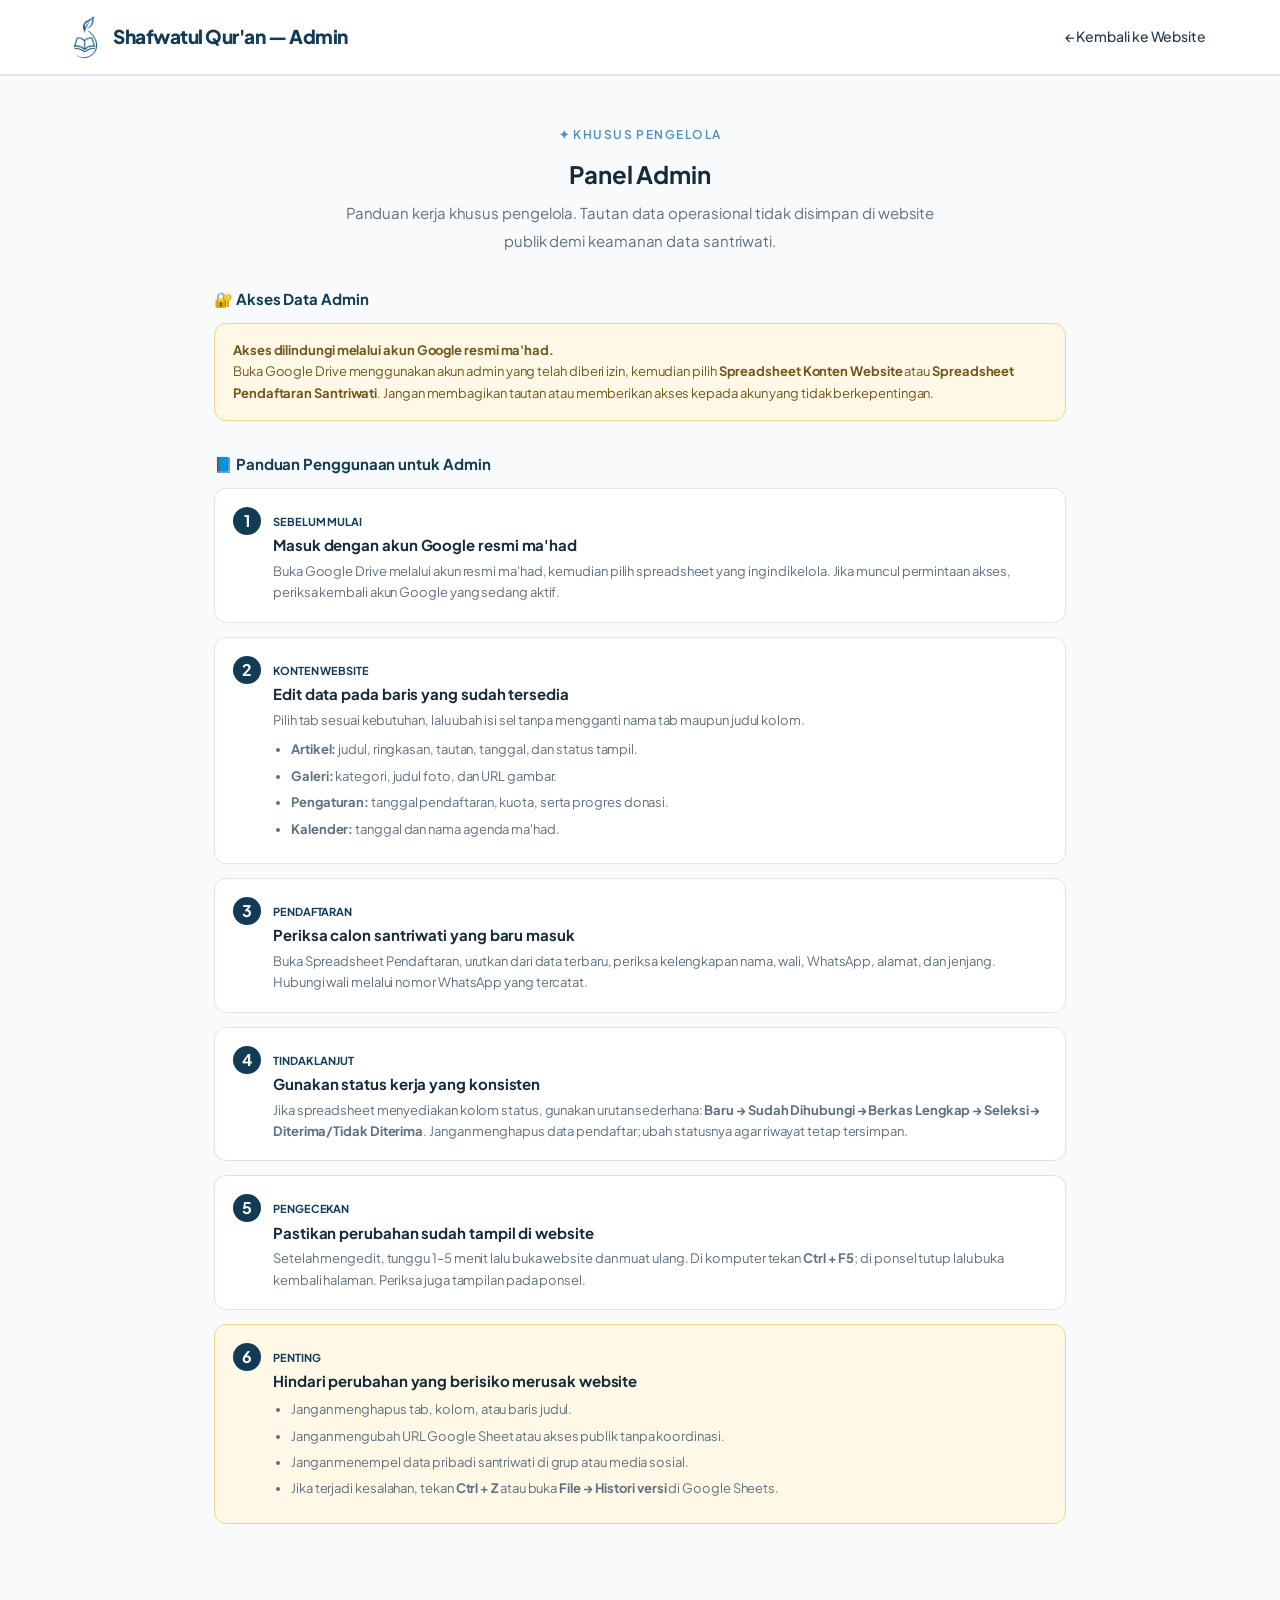
==== commit 46975b01: "Perbarui UI premium dan alur PPDB" ====
--- a/admin.html
+++ b/admin.html
@@ -8,7 +8,7 @@
 <title>Panel Admin — Ma'had Shafwatul Qur'an</title>
 <meta name="robots" content="noindex, nofollow">
 <link rel="preconnect" href="https://fonts.googleapis.com">
-<link href="https://fonts.googleapis.com/css2?family=Baloo+2:wght@500;600;700;800&family=Poppins:wght@300;400;500;600;700&display=swap" rel="stylesheet">
+<link href="https://fonts.googleapis.com/css2?family=Plus+Jakarta+Sans:wght@400;500;600;700;800&display=swap" rel="stylesheet">
 <link rel="stylesheet" href="css/style.css">
 <style>
   .admin-wrap{max-width:900px; margin:0 auto; padding:50px 24px 90px;}
@@ -21,7 +21,7 @@
     padding:16px 18px; margin-bottom:10px; transition:.15s ease;
   }
   .admin-link:hover{border-color:var(--sky); transform:translateY(-1px);}
-  .admin-link .txt strong{display:block; font-size:14px; font-family:'Baloo 2'; color:var(--text);}
+  .admin-link .txt strong{display:block; font-size:14px; font-family:'Plus Jakarta Sans'; color:var(--text);}
   .admin-link .txt span{font-size:12px; color:var(--text-soft);}
   .admin-link .arrow{color:var(--sky-dark); font-size:18px;}
   .admin-note{
@@ -37,7 +37,7 @@
     counter-increment:admin-step; content:counter(admin-step); position:absolute;
     left:18px; top:18px; width:28px; height:28px; display:grid; place-items:center;
     border-radius:50%; background:var(--sky-dark); color:var(--white);
-    font-family:'Baloo 2'; font-weight:700;
+    font-family:'Plus Jakarta Sans'; font-weight:700;
   }
   .guide-step h4{font-size:15px; margin-bottom:6px;}
   .guide-step p,.guide-step li{font-size:13px; color:var(--text-soft);}
--- a/css/style.css
+++ b/css/style.css
@@ -1,7 +1,7 @@
 /* ============================================
    MA'HAD SAFWATUL QUR'AN — STYLE.CSS
    Palet: cerah & ceria (khas remaja), tanpa gambar makhluk hidup
-   Font: Baloo 2 (judul, rounded & playful) + Poppins (teks baca)
+   Font: Plus Jakarta Sans (utama) + Amiri (teks Arab)
    ============================================ */
 
 :root{
@@ -28,14 +28,14 @@
 *{box-sizing:border-box; margin:0; padding:0;}
 html{scroll-behavior:smooth;}
 body{
-  font-family:'Poppins', sans-serif;
+  font-family:'Plus Jakarta Sans', sans-serif;
   color:var(--text);
   background:var(--bg);
   line-height:1.65;
   overflow-x:hidden;
 }
 h1,h2,h3,h4,h5{
-  font-family:'Baloo 2', sans-serif;
+  font-family:'Plus Jakarta Sans', sans-serif;
   font-weight:700;
   color:var(--text);
   line-height:1.25;
@@ -50,7 +50,7 @@
 /* ================= BUTTONS ================= */
 .btn{
   display:inline-block;
-  font-family:'Baloo 2', sans-serif;
+  font-family:'Plus Jakarta Sans', sans-serif;
   font-weight:600;
   font-size:15px;
   padding:14px 30px;
@@ -87,7 +87,7 @@
 }
 .brand{
   display:flex; align-items:center; gap:8px;
-  font-family:'Baloo 2'; font-weight:700; font-size:19px;
+  font-family:'Plus Jakarta Sans'; font-weight:700; font-size:19px;
   color:var(--sky-dark);
 }
 .brand-star{width:22px; height:22px; fill:var(--coral);}
@@ -139,7 +139,7 @@
 
 .hero-inner{position:relative; z-index:1; max-width:760px; text-align:center; margin:0 auto;}
 .eyebrow{
-  font-family:'Baloo 2'; font-weight:600; font-size:13.5px;
+  font-family:'Plus Jakarta Sans'; font-weight:600; font-size:13.5px;
   letter-spacing:.04em; color:var(--yellow); margin-bottom:14px;
 }
 .eyebrow.center{color:var(--sky-dark);}
@@ -168,10 +168,10 @@
 .stat-item::before{top:0; left:6px; border-right:none; border-bottom:none;}
 .stat-item::after{bottom:0; right:6px; border-left:none; border-top:none;}
 .stat-item .num{
-  display:block; font-family:'Baloo 2'; font-weight:800; font-size:34px; color:var(--coral);
+  display:block; font-family:'Plus Jakarta Sans'; font-weight:800; font-size:34px; color:var(--coral);
 }
 .stat-item .label-only{
-  display:block; font-family:'Baloo 2'; font-weight:700; font-size:19px; color:var(--coral); margin-bottom:2px;
+  display:block; font-family:'Plus Jakarta Sans'; font-weight:700; font-size:19px; color:var(--coral); margin-bottom:2px;
 }
 .stat-item .label{font-size:13px; color:var(--text-soft); font-weight:500;}
 
@@ -249,7 +249,7 @@
   border:2px dashed var(--line);
 }
 .why-num{
-  font-family:'Baloo 2'; font-weight:800; font-size:26px;
+  font-family:'Plus Jakarta Sans'; font-weight:800; font-size:26px;
   color:var(--purple); margin-bottom:10px;
 }
 .why-item h4{font-size:16.5px; margin-bottom:8px;}
@@ -264,7 +264,7 @@
   border:1px solid var(--line);
 }
 .schedule-item .time{
-  font-family:'Baloo 2'; font-weight:700; color:var(--sky-dark);
+  font-family:'Plus Jakarta Sans'; font-weight:700; color:var(--sky-dark);
   min-width:64px; font-size:15px;
 }
 .schedule-item .desc{font-size:14px; color:var(--text-soft);}
@@ -297,7 +297,7 @@
   display:flex; flex-direction:column; align-items:center; gap:6px;
 }
 .folder-info strong{
-  color:var(--white); font-family:'Baloo 2'; font-weight:700; font-size:17px;
+  color:var(--white); font-family:'Plus Jakarta Sans'; font-weight:700; font-size:17px;
   text-shadow:0 2px 8px rgba(0,0,0,0.2);
 }
 .folder-count{
@@ -360,12 +360,12 @@
   flex:1 1 280px; display:flex; flex-direction:column; gap:10px;
 }
 .minat-form input{
-  font-family:'Poppins'; font-size:14px; padding:12px 16px;
+  font-family:'Plus Jakarta Sans'; font-size:14px; padding:12px 16px;
   border:1.5px solid var(--line); border-radius:10px; background:var(--white);
 }
 .minat-form input:focus{outline:none; border-color:var(--sky);}
 .minat-form button{
-  font-family:'Baloo 2'; font-weight:600; font-size:14px;
+  font-family:'Plus Jakarta Sans'; font-weight:600; font-size:14px;
   background:var(--sky-dark); color:var(--white); border:none;
   padding:12px; border-radius:10px; cursor:pointer;
 }
@@ -382,7 +382,7 @@
   border-radius:var(--radius-sm); padding:16px 14px; text-align:center;
 }
 .tahap-item .tahap-label{
-  display:block; font-family:'Baloo 2'; font-weight:600; font-size:11.5px;
+  display:block; font-family:'Plus Jakarta Sans'; font-weight:600; font-size:11.5px;
   color:var(--yellow); text-transform:uppercase; letter-spacing:.04em; margin-bottom:6px;
 }
 .tahap-item strong{display:block; color:var(--white); font-size:14px; line-height:1.4;}
@@ -408,7 +408,7 @@
 }
 .form-card label.full{margin-bottom:18px;}
 .form-card input, .form-card select, .form-card textarea{
-  font-family:'Poppins'; font-size:14px; padding:12px 14px;
+  font-family:'Plus Jakarta Sans'; font-size:14px; padding:12px 14px;
   border:1.5px solid var(--line); border-radius:10px;
   background:var(--bg-soft); color:var(--text);
 }
@@ -445,7 +445,7 @@
 .donasi-kategori{margin-bottom:36px;}
 .dk-item{text-align:center; padding:20px 16px; border-radius:var(--radius-md); background:var(--bg-soft);}
 .dk-icon{font-size:26px; margin-bottom:8px;}
-.dk-title{font-family:'Baloo 2'; font-weight:600; font-size:14px; margin-bottom:6px; color:var(--text);}
+.dk-title{font-family:'Plus Jakarta Sans'; font-weight:600; font-size:14px; margin-bottom:6px; color:var(--text);}
 .dk-desc{font-size:12px; color:var(--text-soft); line-height:1.5;}
 
 .donasi-grid{margin-top:10px;}
@@ -551,10 +551,10 @@
 }
 .calendar-header{
   display:flex; align-items:center; justify-content:space-between;
-  font-family:'Baloo 2'; font-weight:700; font-size:15px; margin-bottom:14px; color:var(--sky-dark);
+  font-family:'Plus Jakarta Sans'; font-weight:700; font-size:15px; margin-bottom:14px; color:var(--sky-dark);
   text-align:center; line-height:1.5;
 }
-.cal-hijri-label{display:block; font-family:'Poppins'; font-weight:500; font-size:11px; color:var(--text-soft);}
+.cal-hijri-label{display:block; font-family:'Plus Jakarta Sans'; font-weight:500; font-size:11px; color:var(--text-soft);}
 .cal-nav{
   background:var(--bg-soft); border:none; width:32px; height:32px; border-radius:50%;
   font-size:18px; cursor:pointer; color:var(--sky-dark); flex-shrink:0;
@@ -600,7 +600,7 @@
 }
 .lightbox.open{display:flex;}
 .lightbox-img{max-width:90vw; max-height:80vh; border-radius:12px; box-shadow:0 20px 50px rgba(0,0,0,0.4);}
-.lightbox-caption{color:var(--white); font-family:'Baloo 2'; font-weight:600; margin-top:16px; text-align:center;}
+.lightbox-caption{color:var(--white); font-family:'Plus Jakarta Sans'; font-weight:600; margin-top:16px; text-align:center;}
 .lightbox-close{
   position:absolute; top:20px; right:24px;
   width:44px; height:44px; border-radius:50%; border:none;
@@ -625,7 +625,7 @@
   padding:30px 26px; text-align:center; transition:transform .25s ease, box-shadow .25s ease;
 }
 .unduhan-card:hover{transform:translateY(-6px); box-shadow:0 16px 32px rgba(18,49,58,0.12);}
-.unduhan-icon{font-size:38px; margin-bottom:14px;}
+.unduhan-icon{font-size:11px; font-weight:800; letter-spacing:.14em; color:var(--yellow); margin-bottom:14px;}
 .unduhan-card h3{font-size:17px; margin-bottom:10px;}
 .unduhan-card p{font-size:13px; color:var(--text-soft); margin-bottom:20px; line-height:1.6;}
 
@@ -636,7 +636,7 @@
   border-radius:var(--radius-sm); padding:16px 20px; margin-bottom:12px;
 }
 .faq-item summary{
-  font-family:'Baloo 2'; font-weight:600; font-size:15px;
+  font-family:'Plus Jakarta Sans'; font-weight:600; font-size:15px;
   cursor:pointer; list-style:none; position:relative; padding-right:26px;
 }
 .faq-item summary::-webkit-details-marker{display:none;}
@@ -720,3 +720,157 @@
   .sticky-cta span{font-size:12.5px; font-weight:600; color:var(--text); flex:1;}
   .sticky-cta .btn{padding:11px 18px; font-size:13px; white-space:nowrap;}
 }
+
+/* =========================================================
+   PREMIUM REFRESH — institutional, calm, and accessible
+   ========================================================= */
+:root{
+  --sky:#4E8FBF;
+  --sky-dark:#123B56;
+  --yellow:#D8B66A;
+  --coral:#D8B66A;
+  --purple:#7896AE;
+  --bg:#F8FAFB;
+  --bg-soft:#EEF3F6;
+  --text:#152B3A;
+  --text-soft:#5E7180;
+  --line:#DCE5EA;
+  --white:#FFFFFF;
+  --radius-sm:12px;
+  --radius-md:18px;
+  --radius-lg:24px;
+  --shadow:0 18px 50px rgba(18,59,86,.11);
+}
+
+body{font-family:'Plus Jakarta Sans',sans-serif; letter-spacing:-.005em;}
+h1,h2,h3,h4,h5,.brand,.btn,.eyebrow{font-family:'Plus Jakarta Sans',sans-serif;}
+
+.navbar{
+  background:rgba(255,255,255,.93);
+  box-shadow:0 1px 0 rgba(18,59,86,.08);
+  backdrop-filter:blur(18px);
+}
+.navbar-inner{min-height:74px; padding-top:10px; padding-bottom:10px;}
+.brand{color:var(--sky-dark); font-weight:800; letter-spacing:-.025em;}
+.brand-logo{height:42px;}
+.nav-links{gap:22px;}
+.nav-links a{font-size:14px; color:#263D4D;}
+.nav-links a:not(.btn):hover{color:var(--sky);}
+
+.btn{border-radius:10px; font-weight:700; padding:13px 24px;}
+.btn-primary{
+  background:linear-gradient(135deg,#E2C57F,#CFA657);
+  color:#20313B;
+  box-shadow:0 10px 24px rgba(207,166,87,.24);
+}
+.btn-primary:hover{box-shadow:0 14px 30px rgba(207,166,87,.34);}
+.btn-outline{border:1.5px solid currentColor; color:var(--sky-dark);}
+
+.urgency-banner{
+  position:relative; z-index:10; background:#0E3046; color:#fff;
+  border:0;
+}
+
+.hero{
+  min-height:640px;
+  display:flex;
+  align-items:center;
+  padding:96px 24px 104px;
+  background:
+    linear-gradient(90deg,rgba(8,38,57,.94) 0%,rgba(18,59,86,.88) 48%,rgba(18,59,86,.60) 100%),
+    url('../assets/galeri/gedung-mahad-siang.jpeg') center 54%/cover no-repeat;
+}
+.hero::before{background-image:none; background:linear-gradient(180deg,transparent 70%,rgba(8,38,57,.22)); opacity:1;}
+.hero-shapes{opacity:.12;}
+.hero-inner{max-width:900px; text-align:left; margin-left:max(0px,calc((100vw - 1180px)/2)); margin-right:auto;}
+.bismillah{font-size:25px; color:rgba(255,255,255,.8);}
+.hero .eyebrow{color:#E6CC8F; font-size:13px; letter-spacing:.12em; text-transform:uppercase;}
+.hero h1{font-size:clamp(42px,5vw,66px); letter-spacing:-.045em; max-width:780px;}
+.hero-desc,.hero-sub-desc{margin-left:0; margin-right:0; max-width:760px;}
+.hero-desc{font-size:19px; margin-bottom:30px;}
+.hero-sub-desc{font-size:15px; line-height:1.9; color:rgba(255,255,255,.82);}
+.hero-btns{justify-content:flex-start;}
+.hero .btn-outline{color:#fff; border-color:rgba(255,255,255,.66); background:rgba(255,255,255,.06);}
+.hero .btn-outline:hover{background:#fff; color:var(--sky-dark);}
+.hero-brosur-link{color:#fff; text-underline-offset:5px; font-weight:600;}
+
+.stats{padding:28px 24px; box-shadow:0 16px 40px rgba(18,59,86,.06);}
+.stats-grid{gap:0;}
+.stat-item{padding:12px 24px; border-right:1px solid var(--line);}
+.stat-item:last-child{border-right:0;}
+.stat-item::before,.stat-item::after{display:none;}
+.stat-code{display:block; color:var(--yellow); font-size:12px; font-weight:800; letter-spacing:.12em; margin-bottom:5px;}
+.stat-item .label-only{font-size:17px; color:var(--sky-dark);}
+
+.section{padding:96px 24px;}
+.section h2{font-size:clamp(30px,3vw,43px); letter-spacing:-.035em;}
+.section h2.center::after,.section h2::after{background:var(--yellow); height:3px;}
+.eyebrow{color:var(--sky); letter-spacing:.12em; text-transform:uppercase; font-size:12px;}
+.eyebrow.center{color:var(--sky);}
+.section-desc{line-height:1.85;}
+
+.card,.why-item,.article-card,.faq-item,.unduhan-card{
+  border:1px solid rgba(18,59,86,.10);
+  box-shadow:0 10px 35px rgba(18,59,86,.055);
+}
+.card{padding:32px;}
+.card::after{opacity:.04;}
+.card-color{background:#fff!important; color:var(--text)!important; box-shadow:0 12px 34px rgba(18,59,86,.075);}
+.card-color h3{color:var(--sky-dark);}
+.card-color p{color:var(--text-soft);}
+.card-color::before{content:""; position:absolute; left:0; top:0; bottom:0; width:4px; background:var(--yellow);}
+.card-icon{color:var(--yellow);}
+.program-link{color:var(--sky-dark)!important;}
+
+.why-item{background:#fff; border-radius:var(--radius-md); padding:30px;}
+.why-num{color:var(--yellow); font-size:13px; font-weight:800; letter-spacing:.12em;}
+.section-soft{background:linear-gradient(180deg,#F3F6F8,#EDF3F6);}
+.schedule{border-radius:var(--radius-md); overflow:hidden; border:1px solid var(--line);}
+.schedule-item:nth-child(even){background:#F8FAFB;}
+
+.ppdb-flow{
+  display:grid; grid-template-columns:repeat(5,1fr); gap:1px;
+  max-width:1050px; margin:0 auto 34px; overflow:hidden;
+  background:rgba(255,255,255,.22); border:1px solid rgba(255,255,255,.24);
+  border-radius:16px;
+}
+.flow-item{background:rgba(10,46,68,.68); padding:20px 16px; text-align:center; color:#fff;}
+.flow-item span{display:block; color:#E7CA87; font-size:11px; font-weight:800; letter-spacing:.15em; margin-bottom:6px;}
+.flow-item strong{display:block; font-size:13px; margin-bottom:3px;}
+.flow-item small{color:rgba(255,255,255,.7); font-size:11px;}
+.section-daftar{background:linear-gradient(145deg,#0E3046,#1D5A7D);}
+.form-card{box-shadow:0 24px 60px rgba(0,0,0,.20);}
+.form-card input,.form-card select,.form-card textarea{border:1px solid #CDD9E0; border-radius:9px;}
+.form-card input:focus,.form-card select:focus,.form-card textarea:focus{outline:3px solid rgba(78,143,191,.16); border-color:var(--sky);}
+.form-card input[readonly]{background:#F1F5F7; color:var(--sky-dark); font-weight:700;}
+.consent-row{padding-top:8px; border-top:1px solid var(--line);}
+.hp-field{position:absolute!important; left:-9999px!important; opacity:0!important; pointer-events:none!important;}
+
+.dk-icon{font-size:12px; font-weight:800; letter-spacing:.12em; color:var(--yellow);}
+.kontak-item strong{color:var(--sky-dark);}
+.section-bagikan{background:#EAF0F3;}
+.footer{background:#0B293B;}
+.wa-float{background:#1F8F5F; box-shadow:0 10px 24px rgba(31,143,95,.28);}
+
+@media (max-width:900px){
+  .ppdb-flow{grid-template-columns:repeat(3,1fr);}
+  .stat-item{padding-left:14px; padding-right:14px;}
+}
+
+@media (max-width:768px){
+  .navbar-inner{min-height:64px;}
+  .brand-logo{height:36px;}
+  .hero{min-height:auto; padding:72px 20px 76px; background-position:62% center;}
+  .hero-inner{text-align:left;}
+  .hero h1{font-size:38px;}
+  .hero-sub-desc{font-size:14px;}
+  .hero-btns{align-items:stretch;}
+  .stats{padding:20px 10px;}
+  .stat-item{border-right:0; border-bottom:1px solid var(--line);}
+  .stat-item:nth-last-child(-n+2){border-bottom:0;}
+  .section{padding:68px 20px;}
+  .ppdb-flow{grid-template-columns:1fr; gap:0;}
+  .flow-item{text-align:left; display:grid; grid-template-columns:44px 1fr; column-gap:8px; align-items:center;}
+  .flow-item span{grid-row:1/3; margin:0;}
+  .flow-item small{grid-column:2;}
+}
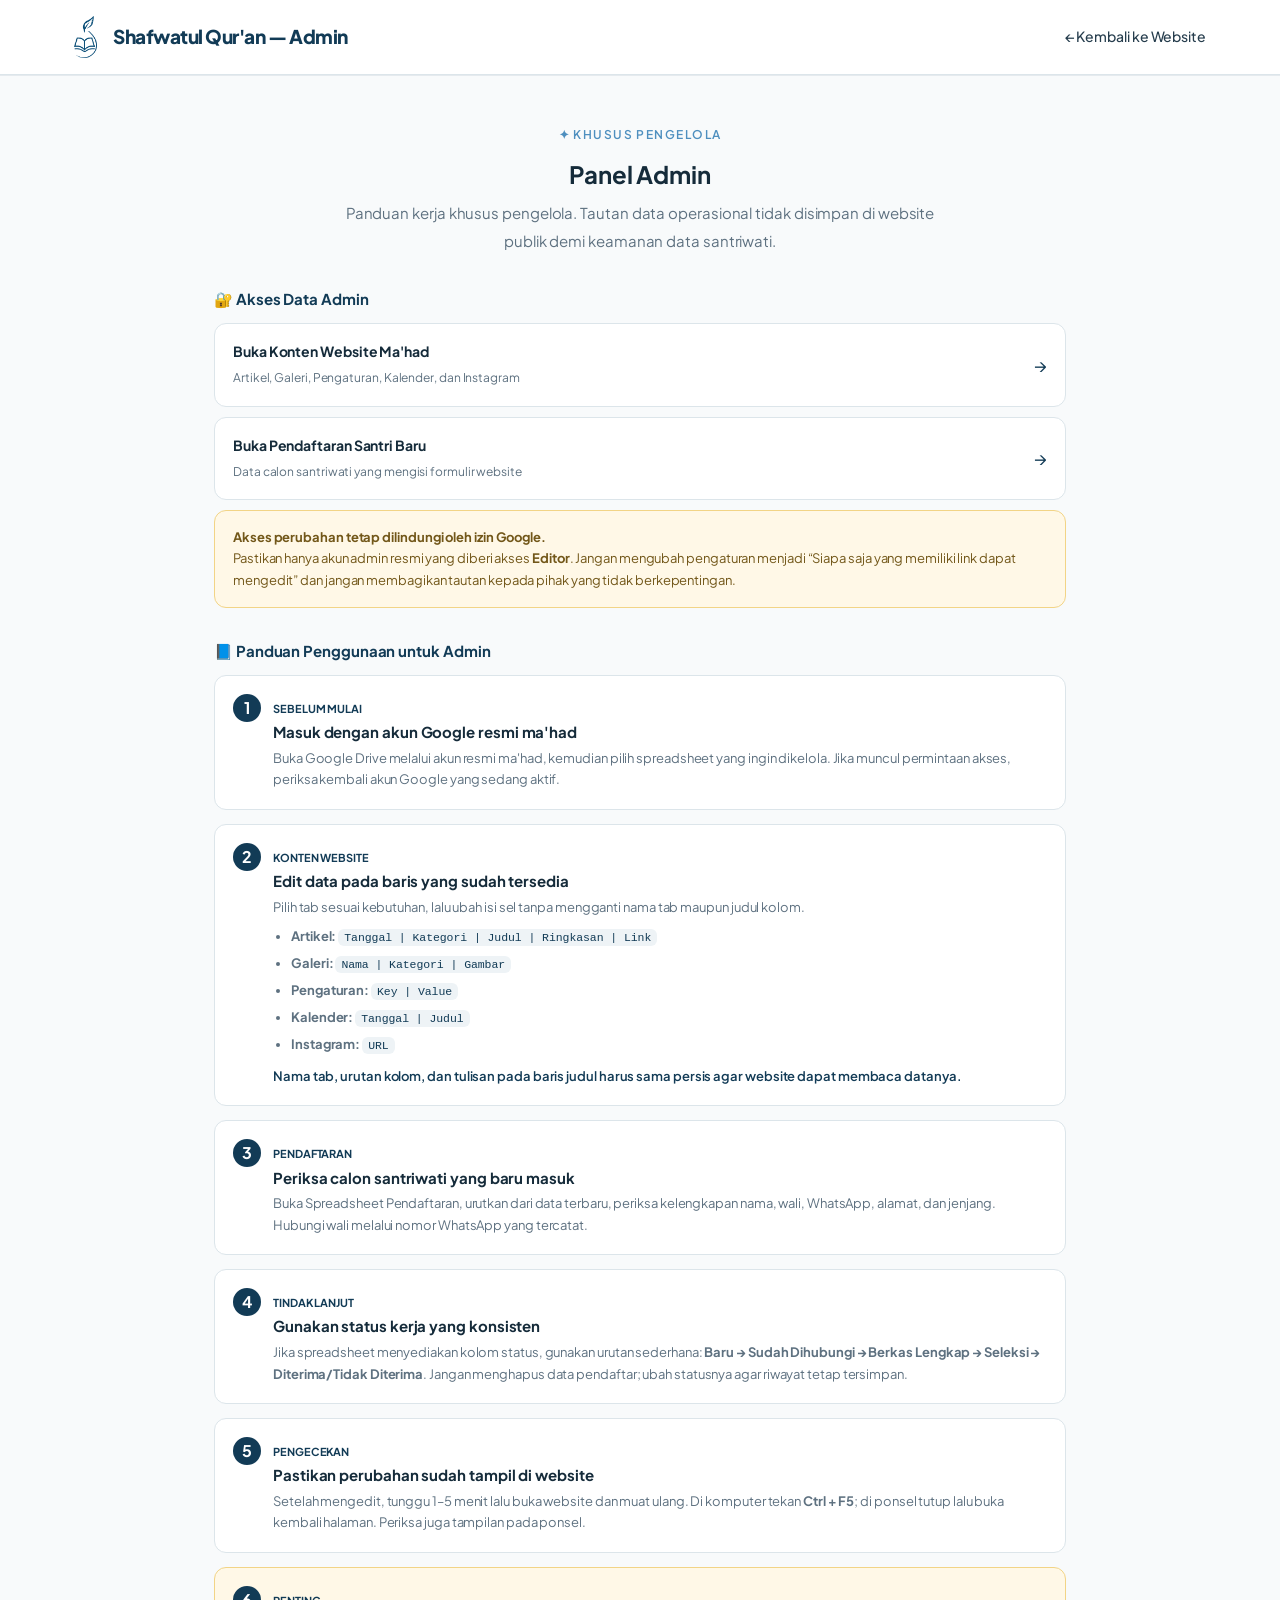
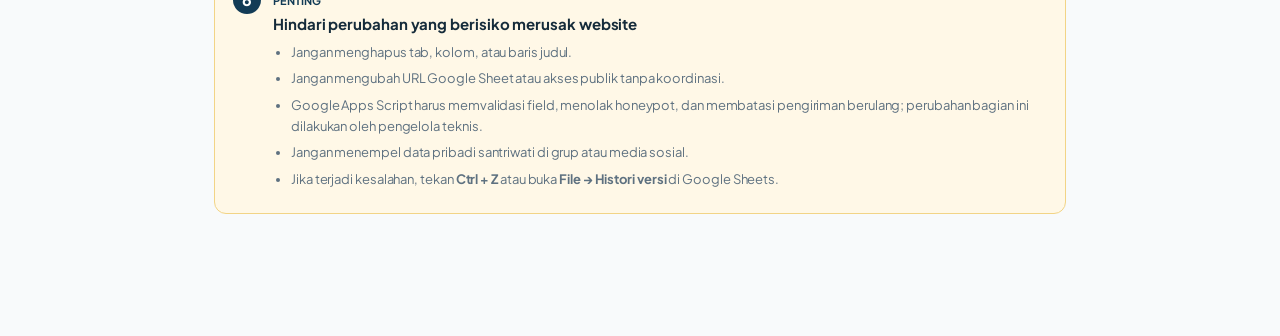
==== commit 2bdf9b98: "Perkuat keamanan SEO performa dan akses admin" ====
--- a/admin.html
+++ b/admin.html
@@ -43,6 +43,8 @@
   .guide-step p,.guide-step li{font-size:13px; color:var(--text-soft);}
   .guide-step ul{list-style:disc; padding-left:18px; margin-top:8px;}
   .guide-step li{margin-bottom:5px;}
+  .guide-step code{background:var(--bg-soft); color:var(--sky-dark); padding:2px 6px; border-radius:6px; font-size:11.5px;}
+  .sheet-format-note{margin-top:10px; font-weight:600; color:var(--sky-dark)!important;}
   .admin-warning{background:#fff8e7; border:1px solid #f2d486; color:#725719;}
   .mini-label{display:inline-block; font-size:11px; font-weight:700; color:var(--sky-dark); margin-bottom:5px;}
 </style>
@@ -52,7 +54,7 @@
 <header class="navbar">
   <div class="container navbar-inner">
     <a href="index.html" class="brand">
-      <img src="assets/logo.png" class="brand-logo" alt="Logo Ma'had Shafwatul Qur'an">
+      <img src="assets/logo-web.png" class="brand-logo" width="42" height="76" alt="Logo Ma'had Shafwatul Qur'an">
       Shafwatul Qur'an — Admin
     </a>
     <nav class="nav-links" id="navLinks">
@@ -73,11 +75,18 @@
 
   <div class="admin-group">
     <h3>🔐 Akses Data Admin</h3>
+    <a class="admin-link" href="https://docs.google.com/spreadsheets/d/1v2jMro90-PH40YLaDAklNztoQG2tGO8xueuzba2V2X4/edit" target="_blank" rel="noopener">
+      <div class="txt"><strong>Buka Konten Website Ma'had</strong><span>Artikel, Galeri, Pengaturan, Kalender, dan Instagram</span></div>
+      <span class="arrow" aria-hidden="true">→</span>
+    </a>
+    <a class="admin-link" href="https://docs.google.com/spreadsheets/d/1kNFZeyavvzuOtfHVrVRq5OvloAMUYNsZMxgnqMAAv3A/edit" target="_blank" rel="noopener">
+      <div class="txt"><strong>Buka Pendaftaran Santri Baru</strong><span>Data calon santriwati yang mengisi formulir website</span></div>
+      <span class="arrow" aria-hidden="true">→</span>
+    </a>
     <div class="admin-note admin-warning">
-      <strong>Akses dilindungi melalui akun Google resmi ma'had.</strong><br>
-      Buka Google Drive menggunakan akun admin yang telah diberi izin, kemudian pilih
-      <strong>Spreadsheet Konten Website</strong> atau <strong>Spreadsheet Pendaftaran Santriwati</strong>.
-      Jangan membagikan tautan atau memberikan akses kepada akun yang tidak berkepentingan.
+      <strong>Akses perubahan tetap dilindungi oleh izin Google.</strong><br>
+      Pastikan hanya akun admin resmi yang diberi akses <strong>Editor</strong>. Jangan mengubah pengaturan menjadi
+      “Siapa saja yang memiliki link dapat mengedit” dan jangan membagikan tautan kepada pihak yang tidak berkepentingan.
     </div>
   </div>
 
@@ -94,11 +103,13 @@
         <h4>Edit data pada baris yang sudah tersedia</h4>
         <p>Pilih tab sesuai kebutuhan, lalu ubah isi sel tanpa mengganti nama tab maupun judul kolom.</p>
         <ul>
-          <li><strong>Artikel:</strong> judul, ringkasan, tautan, tanggal, dan status tampil.</li>
-          <li><strong>Galeri:</strong> kategori, judul foto, dan URL gambar.</li>
-          <li><strong>Pengaturan:</strong> tanggal pendaftaran, kuota, serta progres donasi.</li>
-          <li><strong>Kalender:</strong> tanggal dan nama agenda ma'had.</li>
+          <li><strong>Artikel:</strong> <code>Tanggal | Kategori | Judul | Ringkasan | Link</code></li>
+          <li><strong>Galeri:</strong> <code>Nama | Kategori | Gambar</code></li>
+          <li><strong>Pengaturan:</strong> <code>Key | Value</code></li>
+          <li><strong>Kalender:</strong> <code>Tanggal | Judul</code></li>
+          <li><strong>Instagram:</strong> <code>URL</code></li>
         </ul>
+        <p class="sheet-format-note">Nama tab, urutan kolom, dan tulisan pada baris judul harus sama persis agar website dapat membaca datanya.</p>
       </article>
       <article class="guide-step">
         <span class="mini-label">PENDAFTARAN</span>
@@ -121,6 +132,7 @@
         <ul>
           <li>Jangan menghapus tab, kolom, atau baris judul.</li>
           <li>Jangan mengubah URL Google Sheet atau akses publik tanpa koordinasi.</li>
+          <li>Google Apps Script harus memvalidasi field, menolak honeypot, dan membatasi pengiriman berulang; perubahan bagian ini dilakukan oleh pengelola teknis.</li>
           <li>Jangan menempel data pribadi santriwati di grup atau media sosial.</li>
           <li>Jika terjadi kesalahan, tekan <strong>Ctrl + Z</strong> atau buka <strong>File → Histori versi</strong> di Google Sheets.</li>
         </ul>
--- a/css/style.css
+++ b/css/style.css
@@ -268,50 +268,45 @@
   min-width:64px; font-size:15px;
 }
 .schedule-item .desc{font-size:14px; color:var(--text-soft);}
+.schedule-toggle-wrap{margin-top:22px;}
+.schedule-toggle{width:auto; min-width:220px; background:var(--white);}
+.schedule-collapsible:not(.expanded) .schedule-item:nth-child(n+7){display:none;}
+.nav-links a.active:not(.btn){color:var(--sky-dark); position:relative;}
+.nav-links a.active:not(.btn)::after{content:""; position:absolute; left:0; right:0; bottom:-10px; height:2px; background:var(--yellow); border-radius:2px;}
 
 /* ================= GALLERY ================= */
-.gallery-folders{display:grid; grid-template-columns:repeat(3,1fr); gap:22px;}
+.gallery-folders{display:grid; grid-template-columns:repeat(auto-fit,minmax(300px,1fr)); gap:24px; max-width:1080px; margin:0 auto;}
 .gallery-folder{
-  aspect-ratio:4/3; border-radius:18px;
+  aspect-ratio:16/10; border-radius:18px;
   border:none; cursor:pointer; padding:0; position:relative; overflow:hidden;
-  box-shadow:0 10px 26px rgba(18,49,58,0.14);
+  background-size:cover; background-position:center;
+  box-shadow:0 14px 34px rgba(18,49,58,0.16);
   transition:transform .35s ease, box-shadow .35s ease;
-  display:flex; align-items:center; justify-content:center;
-}
-.gallery-folder:hover{transform:translateY(-6px) scale(1.02); box-shadow:0 22px 42px rgba(18,49,58,0.3);}
-
-.folder-ornament{
-  position:absolute; width:78%; opacity:0.16;
-  transition:transform .5s ease, opacity .5s ease;
-}
-.folder-ornament svg{width:100%; height:100%; fill:#ffffff;}
-.gallery-folder:hover .folder-ornament{transform:rotate(14deg) scale(1.1); opacity:0.24;}
-
-.folder-icon{
-  position:relative; font-size:40px; margin-bottom:52px;
-  filter:drop-shadow(0 4px 10px rgba(0,0,0,0.2));
-}
+  display:flex; align-items:flex-end; text-align:left;
+}
+.gallery-folder:hover{transform:translateY(-5px); box-shadow:0 24px 48px rgba(18,49,58,0.24);}
+.gallery-folder::before{content:""; position:absolute; inset:0; background:linear-gradient(180deg,rgba(8,32,48,.04) 25%,rgba(8,32,48,.88) 100%); transition:background .35s ease;}
+.gallery-folder::after{content:""; position:absolute; inset:0; border:1px solid rgba(255,255,255,.22); border-radius:inherit; pointer-events:none;}
+.gallery-folder:hover::before{background:linear-gradient(180deg,rgba(8,32,48,.02) 10%,rgba(8,32,48,.92) 100%);}
+.folder-overlay{position:absolute; inset:0; background:linear-gradient(115deg,rgba(18,59,86,.16),transparent 52%);}
 
 .folder-info{
-  position:absolute; left:0; right:0; bottom:18px; text-align:center;
-  display:flex; flex-direction:column; align-items:center; gap:6px;
+  position:relative; z-index:2; width:100%; padding:26px;
+  display:flex; flex-direction:column; align-items:flex-start; gap:10px;
 }
 .folder-info strong{
-  color:var(--white); font-family:'Plus Jakarta Sans'; font-weight:700; font-size:17px;
-  text-shadow:0 2px 8px rgba(0,0,0,0.2);
-}
+  color:var(--white); font-family:'Plus Jakarta Sans'; font-weight:750; font-size:23px;
+  letter-spacing:-.025em; text-shadow:0 2px 10px rgba(0,0,0,.25);
+}
+.folder-meta{display:flex; justify-content:space-between; align-items:center; width:100%; gap:14px;}
 .folder-count{
-  color:rgba(255,255,255,0.9); font-size:12.5px; font-weight:500;
-  background:rgba(255,255,255,0.2); backdrop-filter:blur(4px);
-  padding:3px 12px; border-radius:20px;
-}
-
-.g1{background:linear-gradient(135deg,var(--sky),var(--sky-dark));}
-.g2{background:linear-gradient(135deg,var(--coral),#FF9A6C);}
-.g3{background:linear-gradient(135deg,var(--purple),#A98BFF);}
-.g4{background:linear-gradient(135deg,#FFC93C,#FFA53C);}
-.g5{background:linear-gradient(135deg,var(--sky-dark),var(--purple));}
-.g6{background:linear-gradient(135deg,var(--coral),var(--yellow));}
+  color:rgba(255,255,255,.76); font-size:12px; font-weight:600;
+  text-transform:uppercase; letter-spacing:.08em;
+}
+.folder-action{color:#fff; font-size:12.5px; font-weight:700; transition:transform .25s ease;}
+.gallery-folder:hover .folder-action{transform:translateX(3px);}
+
+.g1,.g2,.g3,.g4,.g5,.g6{background-color:var(--sky-dark);}
 
 /* ================= TESTIMONI ================= */
 .sub-heading{
@@ -430,9 +425,8 @@
 .section-donasi::before{
   content:"";
   position:absolute; inset:0;
-  background-image:url("data:image/svg+xml,%3Csvg xmlns='http://www.w3.org/2000/svg' width='90' height='90' viewBox='0 0 90 90'%3E%3Cg fill='none' stroke='%23C99A3D' stroke-width='1'%3E%3Cpolygon points='45,8 53,30 76,30 57,44 65,66 45,52 25,66 33,44 14,30 37,30'/%3E%3C/g%3E%3C/svg%3E");
-  background-size:90px 90px;
-  opacity:0.05;
+  background-image:linear-gradient(135deg,rgba(216,182,106,.08),transparent 44%);
+  opacity:1;
   pointer-events:none;
 }
 .section-donasi .container{position:relative; z-index:1;}
@@ -487,6 +481,16 @@
   border-top:1px solid rgba(255,255,255,0.1); text-align:center;
   padding:18px 0; font-size:12.5px; color:rgba(255,255,255,0.5);
 }
+.footer-credit{display:block; margin-top:5px; color:rgba(255,255,255,.38); font-size:11px;}
+.footer-credit strong{color:rgba(255,255,255,.68); font-weight:600;}
+.privacy-wrap{max-width:820px;}
+.privacy-page h1{font-size:clamp(34px,5vw,52px); margin-bottom:18px; color:var(--sky-dark);}
+.privacy-lead{font-size:17px; line-height:1.85; color:var(--text-soft); margin-bottom:42px;}
+.privacy-block{padding:26px 0; border-top:1px solid var(--line);}
+.privacy-block h2{font-size:21px; padding:0; margin-bottom:10px;}
+.privacy-block h2::after{display:none;}
+.privacy-block p{color:var(--text-soft); line-height:1.8; margin-bottom:14px;}
+.privacy-update{margin-top:30px; color:var(--text-soft); font-size:12px;}
 
 /* ================= LOADING SKELETON ================= */
 @keyframes shimmer{
@@ -697,7 +701,7 @@
 
   .stats-grid{grid-template-columns:1fr 1fr;}
   .grid-2, .grid-3, .grid-4{grid-template-columns:1fr;}
-  .gallery-folders{grid-template-columns:1fr 1fr;}
+  .gallery-folders{grid-template-columns:1fr;}
   .lightbox-nav{width:40px; height:40px; font-size:20px;}
   .lightbox-prev{left:6px;}
   .lightbox-next{right:6px;}
@@ -778,7 +782,7 @@
   padding:96px 24px 104px;
   background:
     linear-gradient(90deg,rgba(8,38,57,.94) 0%,rgba(18,59,86,.88) 48%,rgba(18,59,86,.60) 100%),
-    url('../assets/galeri/gedung-mahad-siang.jpeg') center 54%/cover no-repeat;
+    url('../assets/galeri/gedung-mahad-siang.webp') center 54%/cover no-repeat;
 }
 .hero::before{background-image:none; background:linear-gradient(180deg,transparent 70%,rgba(8,38,57,.22)); opacity:1;}
 .hero-shapes{opacity:.12;}
@@ -873,4 +877,6 @@
   .flow-item{text-align:left; display:grid; grid-template-columns:44px 1fr; column-gap:8px; align-items:center;}
   .flow-item span{grid-row:1/3; margin:0;}
   .flow-item small{grid-column:2;}
-}
+  .nav-links a.active:not(.btn)::after{display:none;}
+  .schedule-toggle{width:100%;}
+}
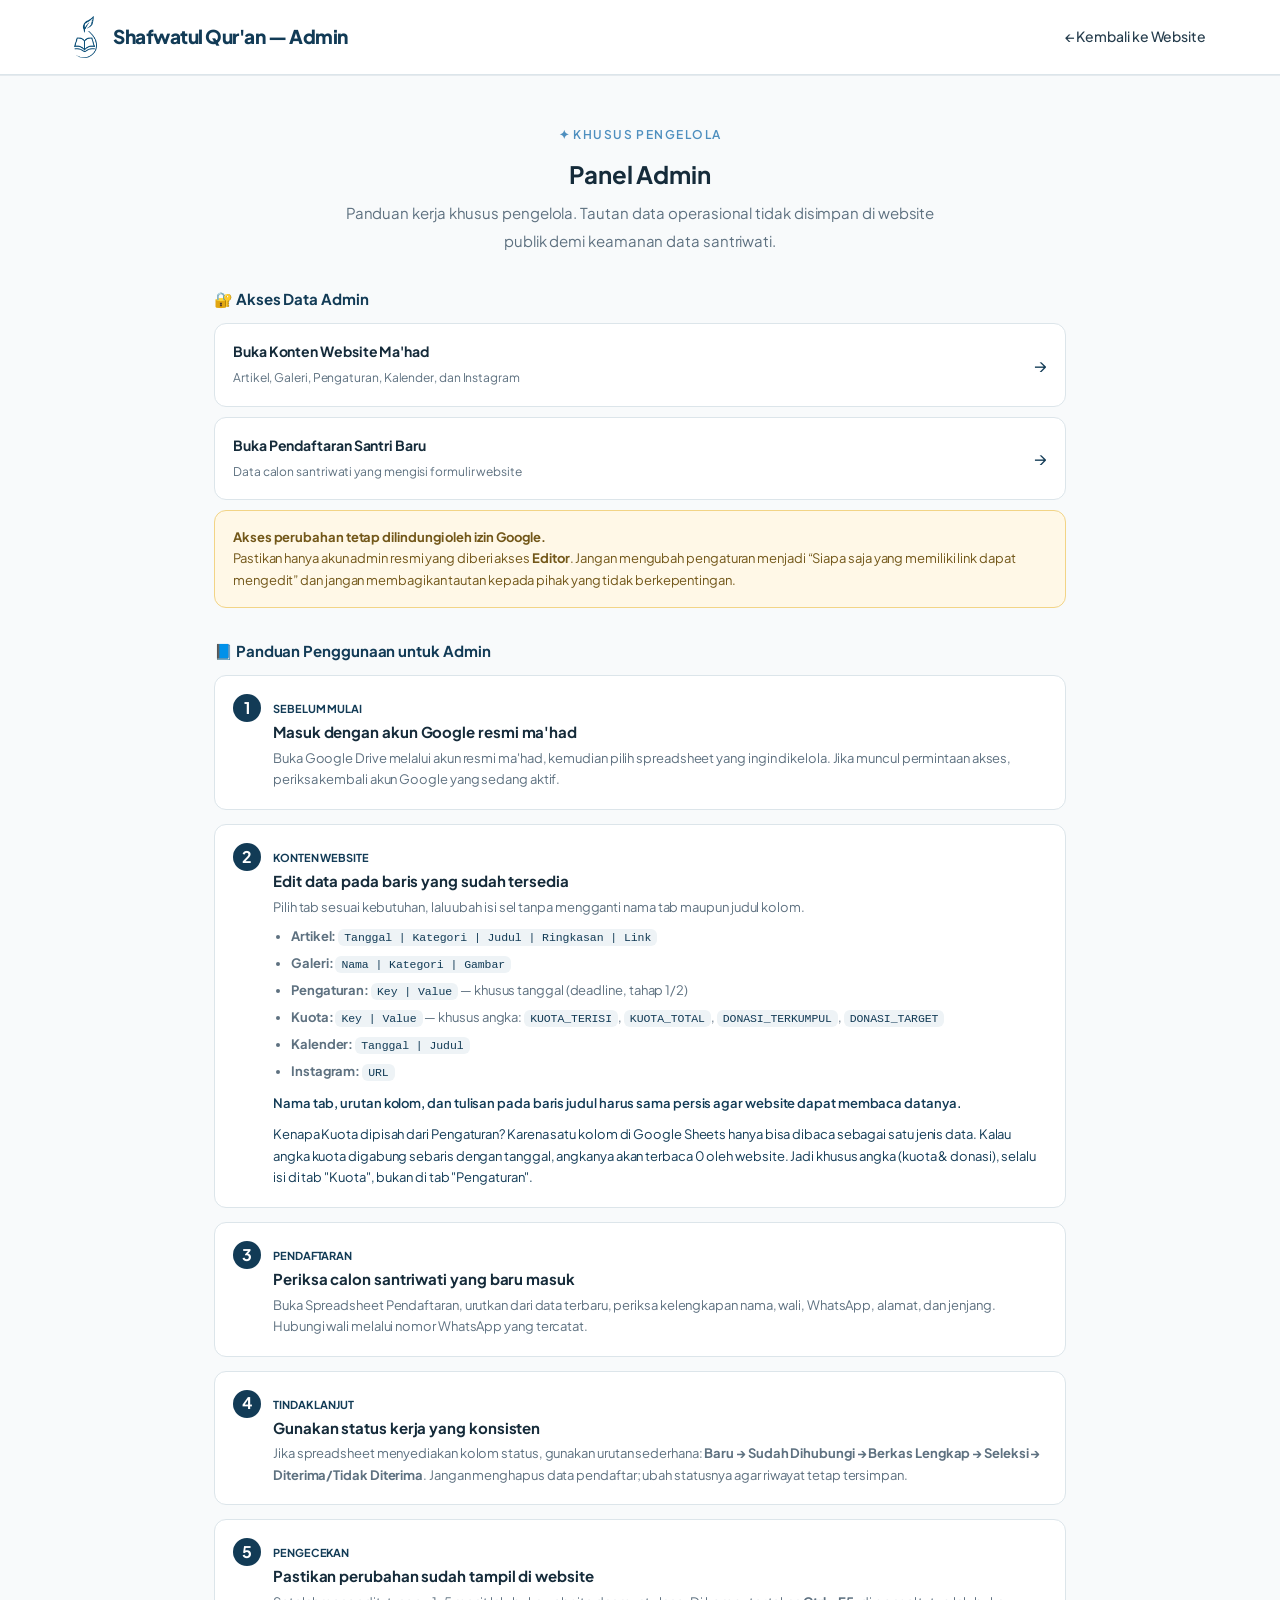
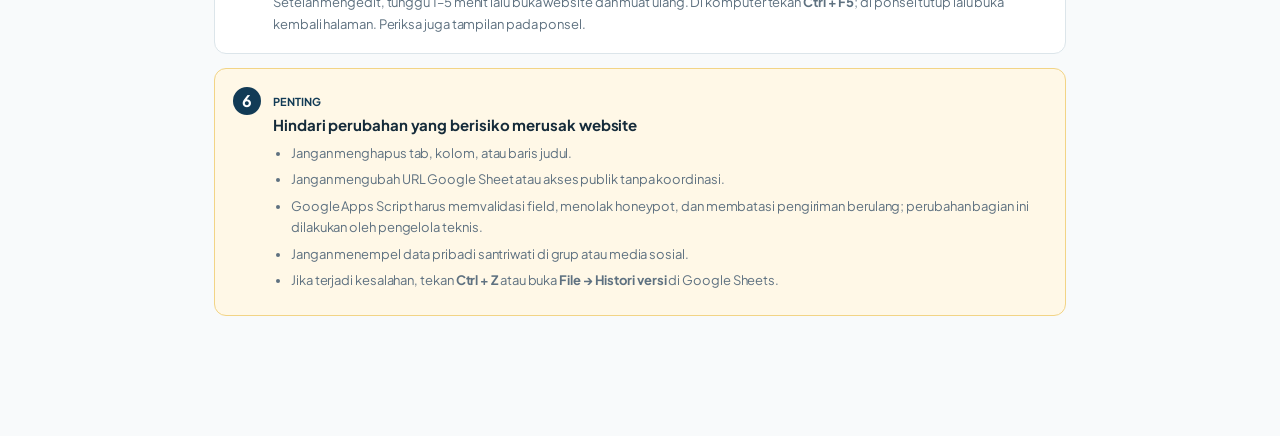
==== commit 35dcb047: "Update admin.html" ====
--- a/admin.html
+++ b/admin.html
@@ -105,11 +105,13 @@
         <ul>
           <li><strong>Artikel:</strong> <code>Tanggal | Kategori | Judul | Ringkasan | Link</code></li>
           <li><strong>Galeri:</strong> <code>Nama | Kategori | Gambar</code></li>
-          <li><strong>Pengaturan:</strong> <code>Key | Value</code></li>
+          <li><strong>Pengaturan:</strong> <code>Key | Value</code> — khusus tanggal (deadline, tahap 1/2)</li>
+          <li><strong>Kuota:</strong> <code>Key | Value</code> — khusus angka: <code>KUOTA_TERISI</code>, <code>KUOTA_TOTAL</code>, <code>DONASI_TERKUMPUL</code>, <code>DONASI_TARGET</code></li>
           <li><strong>Kalender:</strong> <code>Tanggal | Judul</code></li>
           <li><strong>Instagram:</strong> <code>URL</code></li>
         </ul>
         <p class="sheet-format-note">Nama tab, urutan kolom, dan tulisan pada baris judul harus sama persis agar website dapat membaca datanya.</p>
+        <p class="sheet-format-note" style="color:var(--text-soft); font-weight:400;">Kenapa Kuota dipisah dari Pengaturan? Karena satu kolom di Google Sheets hanya bisa dibaca sebagai satu jenis data. Kalau angka kuota digabung sebaris dengan tanggal, angkanya akan terbaca 0 oleh website. Jadi khusus angka (kuota & donasi), selalu isi di tab "Kuota", bukan di tab "Pengaturan".</p>
       </article>
       <article class="guide-step">
         <span class="mini-label">PENDAFTARAN</span>
--- a/css/style.css
+++ b/css/style.css
@@ -604,6 +604,7 @@
 }
 .lightbox.open{display:flex;}
 .lightbox-img{max-width:90vw; max-height:80vh; border-radius:12px; box-shadow:0 20px 50px rgba(0,0,0,0.4);}
+.lightbox-video{display:none;max-width:90vw;max-height:80vh;border-radius:12px;background:#000;box-shadow:0 20px 50px rgba(0,0,0,.4);}
 .lightbox-caption{color:var(--white); font-family:'Plus Jakarta Sans'; font-weight:600; margin-top:16px; text-align:center;}
 .lightbox-close{
   position:absolute; top:20px; right:24px;
@@ -856,6 +857,39 @@
 .footer{background:#0B293B;}
 .wa-float{background:#1F8F5F; box-shadow:0 10px 24px rgba(31,143,95,.28);}
 
+.back-to-top{
+  position:fixed;
+  left:22px;
+  bottom:22px;
+  z-index:200;
+  display:flex;
+  align-items:center;
+  gap:8px;
+  min-width:48px;
+  height:48px;
+  padding:0 15px;
+  border:1px solid rgba(255,255,255,.18);
+  border-radius:999px;
+  background:rgba(11,41,59,.94);
+  color:#fff;
+  font-family:inherit;
+  font-size:12px;
+  font-weight:700;
+  line-height:1;
+  letter-spacing:.02em;
+  box-shadow:0 10px 28px rgba(11,41,59,.22);
+  cursor:pointer;
+  opacity:0;
+  visibility:hidden;
+  transform:translateY(12px);
+  transition:opacity .22s ease,transform .22s ease,visibility .22s ease,background .22s ease;
+  backdrop-filter:blur(8px);
+}
+.back-to-top.is-visible{opacity:1; visibility:visible; transform:translateY(0);}
+.back-to-top:hover{background:#174E6E; transform:translateY(-2px);}
+.back-to-top:focus-visible{outline:3px solid rgba(226,197,127,.55); outline-offset:3px;}
+.back-to-top svg{width:18px; height:18px; fill:none; stroke:#E2C57F; stroke-width:2.2; stroke-linecap:round; stroke-linejoin:round;}
+
 @media (max-width:900px){
   .ppdb-flow{grid-template-columns:repeat(3,1fr);}
   .stat-item{padding-left:14px; padding-right:14px;}
@@ -879,4 +913,156 @@
   .flow-item small{grid-column:2;}
   .nav-links a.active:not(.btn)::after{display:none;}
   .schedule-toggle{width:100%;}
-}
+  .back-to-top{left:16px; bottom:84px; width:50px; min-width:50px; height:50px; padding:0; justify-content:center;}
+  .back-to-top span{position:absolute; width:1px; height:1px; padding:0; margin:-1px; overflow:hidden; clip:rect(0,0,0,0); white-space:nowrap; border:0;}
+}
+
+@media (prefers-reduced-motion:reduce){
+  .back-to-top{transition:none;}
+}
+
+/* ============================================
+   POPUP PENGUMUMAN PPDB 2027/2028
+   ============================================ */
+body.ppdb-modal-open{overflow:hidden;}
+
+.ppdb-announcement{
+  position:fixed;
+  inset:0;
+  width:min(960px,calc(100% - 32px));
+  max-height:calc(100dvh - 32px);
+  margin:auto;
+  padding:0;
+  border:0;
+  border-radius:24px;
+  background:#fff;
+  color:var(--text);
+  box-shadow:0 30px 90px rgba(5,32,49,.34);
+  overflow:hidden;
+}
+.ppdb-announcement::backdrop{
+  background:rgba(4,25,38,.76);
+  backdrop-filter:blur(5px);
+}
+.ppdb-announcement-card{
+  position:relative;
+  display:grid;
+  grid-template-columns:minmax(300px,.82fr) minmax(350px,1fr);
+  max-height:calc(100dvh - 32px);
+  overflow:auto;
+}
+.ppdb-announcement-close{
+  position:absolute;
+  top:14px;
+  right:14px;
+  z-index:2;
+  display:grid;
+  place-items:center;
+  width:42px;
+  height:42px;
+  padding:0;
+  border:1px solid rgba(255,255,255,.5);
+  border-radius:50%;
+  background:rgba(8,41,61,.9);
+  color:#fff;
+  cursor:pointer;
+  box-shadow:0 8px 22px rgba(0,0,0,.18);
+}
+.ppdb-announcement-close svg{width:20px;height:20px;fill:none;stroke:currentColor;stroke-width:2;stroke-linecap:round;}
+.ppdb-announcement-close:focus-visible,.ppdb-announcement-trigger:focus-visible,.ppdb-detail-button:focus-visible{outline:3px solid var(--yellow);outline-offset:3px;}
+.ppdb-announcement-media{min-height:560px;background:#0d5276;}
+.ppdb-announcement-media img{display:block;width:100%;height:100%;object-fit:cover;object-position:center top;}
+.ppdb-announcement-content{align-self:center;padding:56px 48px 48px;}
+.ppdb-announcement-label{margin-bottom:10px;color:var(--sky-dark);font-size:12px;font-weight:800;letter-spacing:.16em;}
+.ppdb-announcement-content h2{margin-bottom:16px;color:#123b56;font-size:clamp(28px,3vw,40px);line-height:1.15;letter-spacing:-.035em;}
+.ppdb-announcement-content>p:not(.ppdb-announcement-label):not(.ppdb-announcement-note){color:var(--text-soft);font-size:16px;}
+.ppdb-announcement-actions{display:flex;flex-wrap:wrap;gap:12px;margin-top:28px;}
+.ppdb-announcement-actions .btn{justify-content:center;}
+.ppdb-announcement-page-link{display:block;width:100%;margin-top:2px;color:var(--sky-dark);font-size:13px;font-weight:700;text-decoration:underline;text-underline-offset:4px;}
+.ppdb-detail-button{border:1px solid #b9ccd8;background:#fff;color:#174e6e;cursor:pointer;}
+.ppdb-detail-button:hover{border-color:var(--sky-dark);background:#eef6fb;}
+.ppdb-announcement-note{margin-top:16px;color:var(--text-soft);font-size:12px;line-height:1.6;}
+.ppdb-announcement-trigger{
+  flex:0 0 auto;
+  padding:7px 12px;
+  border:1px solid rgba(255,255,255,.5);
+  border-radius:999px;
+  background:rgba(255,255,255,.14);
+  color:#fff;
+  font:inherit;
+  font-size:11px;
+  font-weight:800;
+  letter-spacing:.02em;
+  cursor:pointer;
+  transition:background .2s ease,border-color .2s ease;
+}
+.ppdb-announcement-trigger:hover{background:rgba(255,255,255,.24);border-color:#fff;}
+
+/* Poster PPDB permanen */
+.ppdb-poster-card{
+  display:grid;
+  grid-template-columns:minmax(220px,330px) 1fr;
+  gap:36px;
+  align-items:center;
+  max-width:960px;
+  margin:38px auto 44px;
+  padding:24px;
+  border:1px solid rgba(255,255,255,.28);
+  border-radius:24px;
+  background:rgba(255,255,255,.12);
+  box-shadow:0 22px 55px rgba(5,43,67,.18);
+}
+.ppdb-poster-preview{display:block;border-radius:16px;overflow:hidden;box-shadow:0 15px 35px rgba(5,32,49,.28);}
+.ppdb-poster-preview img{width:100%;height:auto;transition:transform .35s ease;}
+.ppdb-poster-preview:hover img{transform:scale(1.018);}
+.ppdb-poster-copy{color:#fff;}
+.ppdb-poster-kicker{margin-bottom:9px;color:var(--yellow);font-size:12px;font-weight:800;letter-spacing:.14em;}
+.ppdb-poster-copy h3{margin-bottom:12px;color:#fff;font-size:clamp(24px,3vw,34px);}
+.ppdb-poster-copy>p:not(.ppdb-poster-kicker):not(.ppdb-share-status){color:rgba(255,255,255,.88);font-size:15px;}
+.ppdb-poster-actions{display:flex;flex-wrap:wrap;gap:10px;margin-top:24px;}
+.ppdb-poster-actions .btn{padding:12px 20px;font-size:13px;}
+.ppdb-secondary-button{border:1px solid rgba(255,255,255,.65);background:transparent;color:#fff;}
+.ppdb-secondary-button:hover{background:rgba(255,255,255,.12);}
+.ppdb-share-status{min-height:22px;margin-top:10px;color:var(--yellow);font-size:13px;font-weight:700;}
+
+/* Halaman khusus PPDB */
+.ppdb-page{padding:54px 0 80px;background:linear-gradient(180deg,#edf7fd 0%,#fff 42%);}
+.ppdb-page-head{max-width:760px;margin:0 auto 32px;text-align:center;}
+.ppdb-page-head h1{margin:8px 0 13px;color:#123b56;font-size:clamp(32px,5vw,52px);}
+.ppdb-page-lead{color:var(--text-soft);font-size:17px;}
+.ppdb-page-poster{max-width:850px;margin:0 auto;padding:16px;border:1px solid var(--line);border-radius:24px;background:#fff;box-shadow:var(--shadow);}
+.ppdb-page-poster img{width:100%;height:auto;border-radius:14px;}
+.ppdb-page-actions{max-width:850px;margin:24px auto 0;text-align:center;}
+.ppdb-page-action-row{display:flex;flex-wrap:wrap;justify-content:center;gap:12px;}
+.ppdb-page-actions .ppdb-secondary-button{border-color:var(--sky-dark);color:var(--sky-dark);}
+.ppdb-page-actions .ppdb-secondary-button:hover{background:var(--bg-soft);}
+.ppdb-page-actions .ppdb-share-status{color:var(--sky-dark);}
+.ppdb-page-note{max-width:680px;margin:18px auto 0;color:var(--text-soft);font-size:13px;}
+
+@media (max-width:720px){
+  .ppdb-announcement{width:min(100% - 18px,480px);max-height:calc(100dvh - 18px);border-radius:18px;}
+  .ppdb-announcement-card{display:block;max-height:calc(100dvh - 18px);}
+  .ppdb-announcement-media{min-height:0;max-height:46dvh;}
+  .ppdb-announcement-media img{height:auto;max-height:46dvh;object-fit:contain;background:#0d5276;}
+  .ppdb-announcement-content{padding:25px 22px 26px;}
+  .ppdb-announcement-content h2{font-size:25px;}
+  .ppdb-announcement-content>p:not(.ppdb-announcement-label):not(.ppdb-announcement-note){font-size:14px;}
+  .ppdb-announcement-actions{display:grid;margin-top:20px;}
+  .ppdb-announcement-actions .btn{width:100%;}
+  .ppdb-announcement-note{margin-bottom:0;}
+  .ppdb-announcement-trigger{order:3;margin-left:auto;}
+  .ppdb-poster-card{grid-template-columns:1fr;gap:24px;padding:16px;margin-top:30px;}
+  .ppdb-poster-preview{max-width:360px;margin:0 auto;}
+  .ppdb-poster-copy{text-align:center;padding:0 6px 8px;}
+  .ppdb-poster-actions{display:grid;}
+  .ppdb-poster-actions .btn{width:100%;}
+  .ppdb-page{padding:38px 0 64px;}
+  .ppdb-page-poster{padding:8px;border-radius:16px;}
+  .ppdb-page-poster img{border-radius:10px;}
+  .ppdb-page-action-row{display:grid;}
+  .ppdb-page-action-row .btn{width:100%;}
+}
+
+@media (prefers-reduced-motion:reduce){
+  .ppdb-announcement-trigger{transition:none;}
+}
